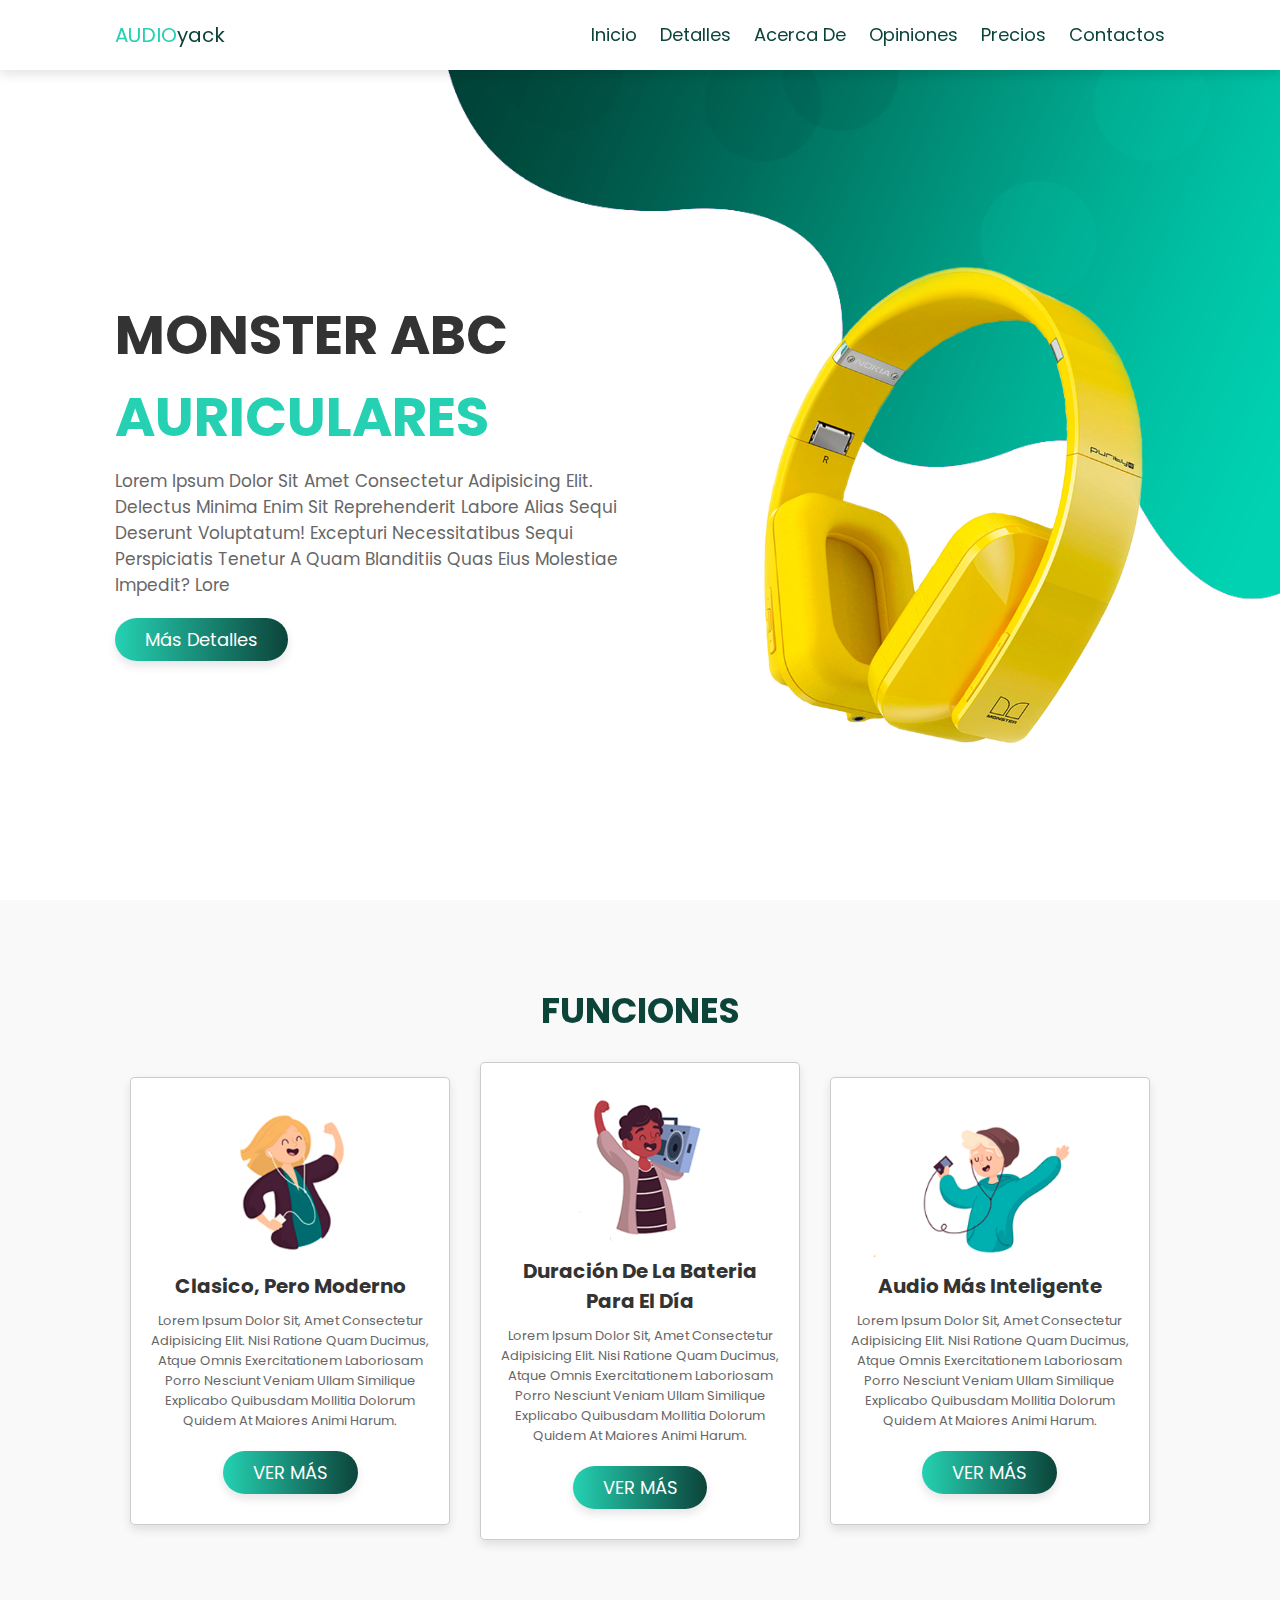
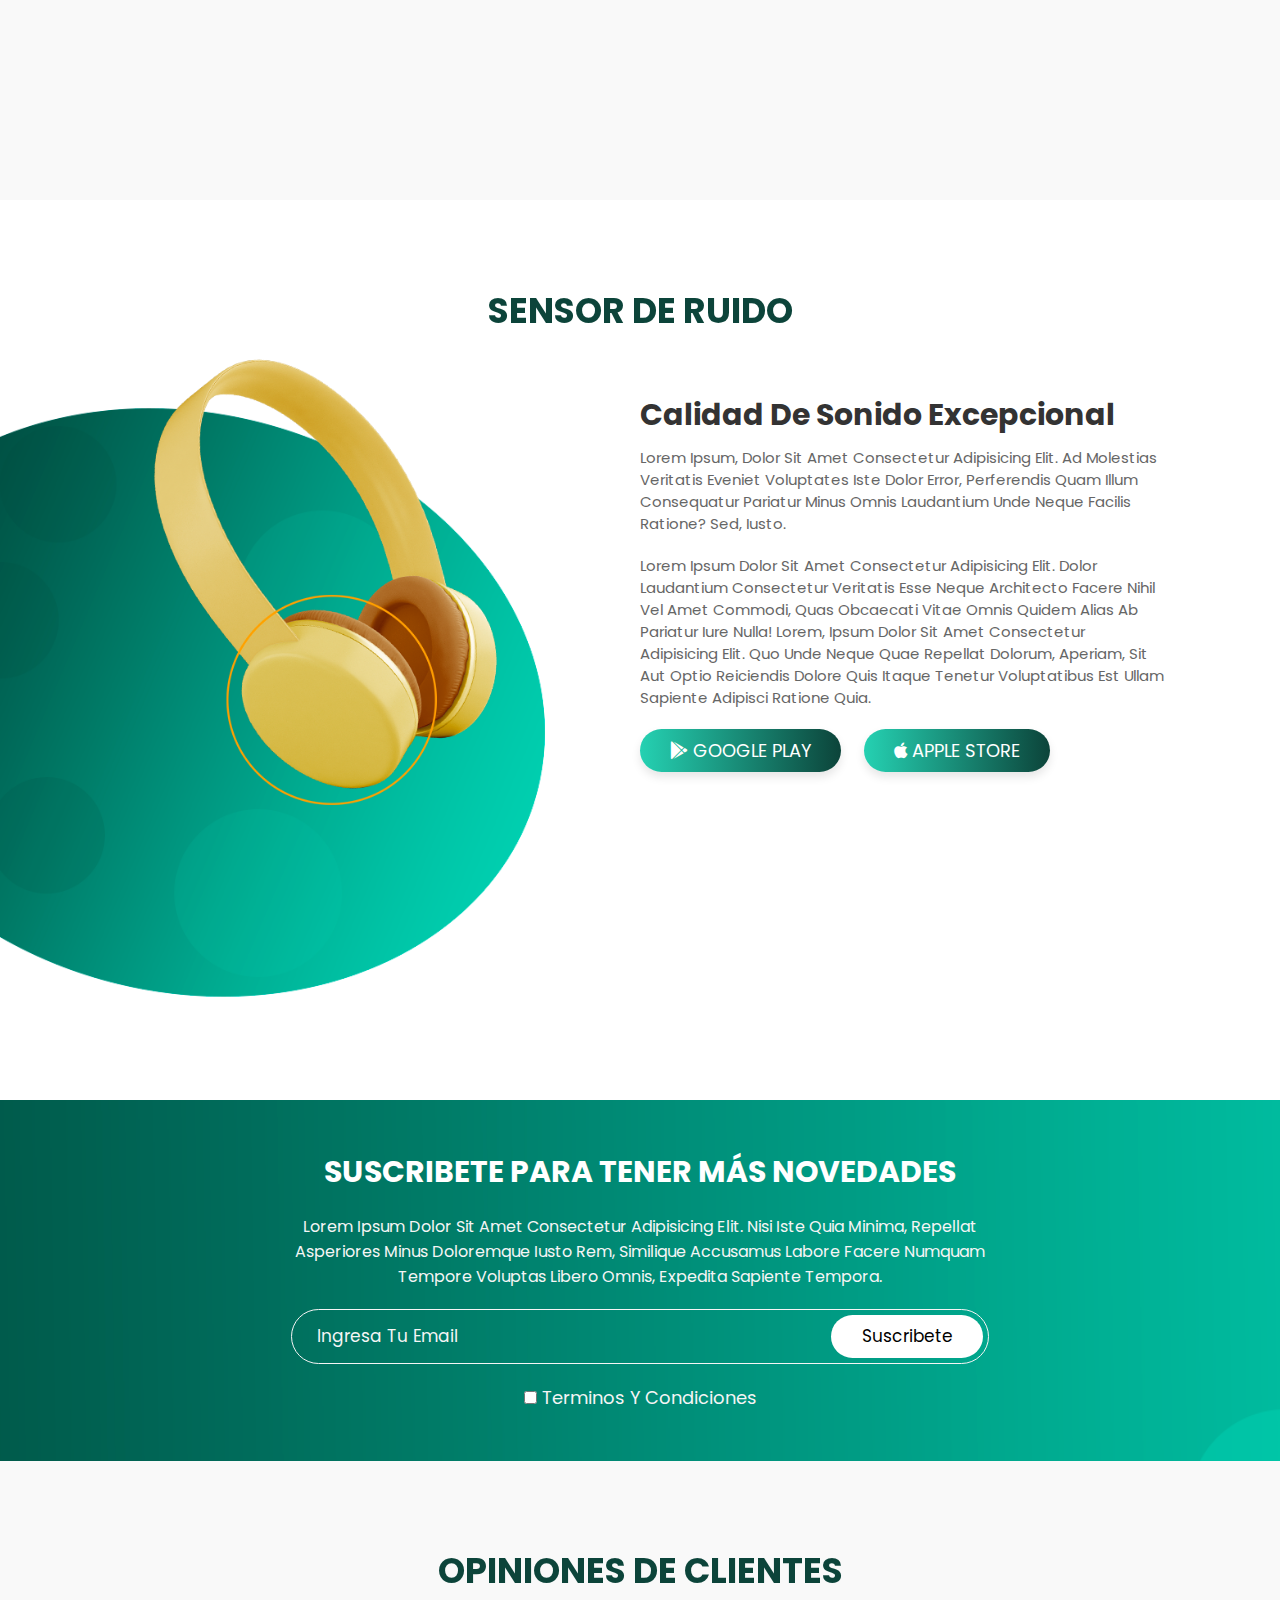
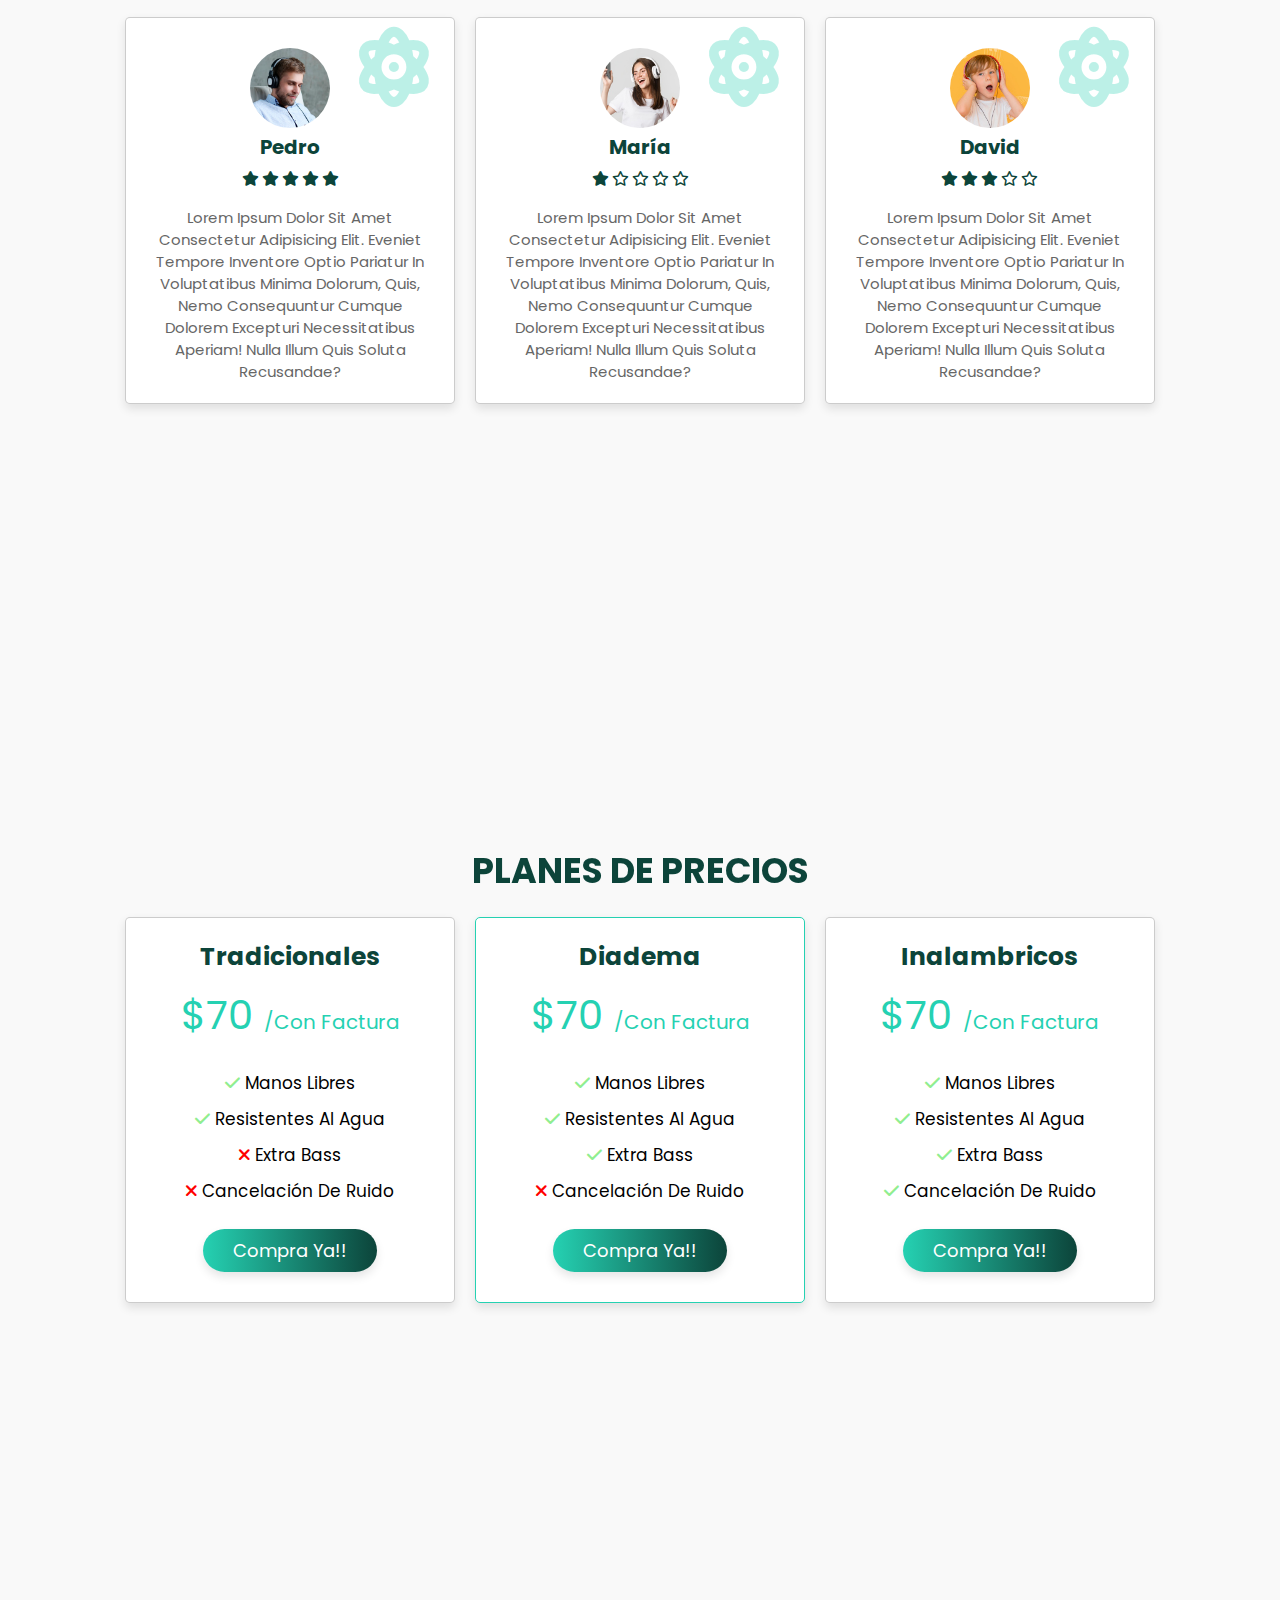
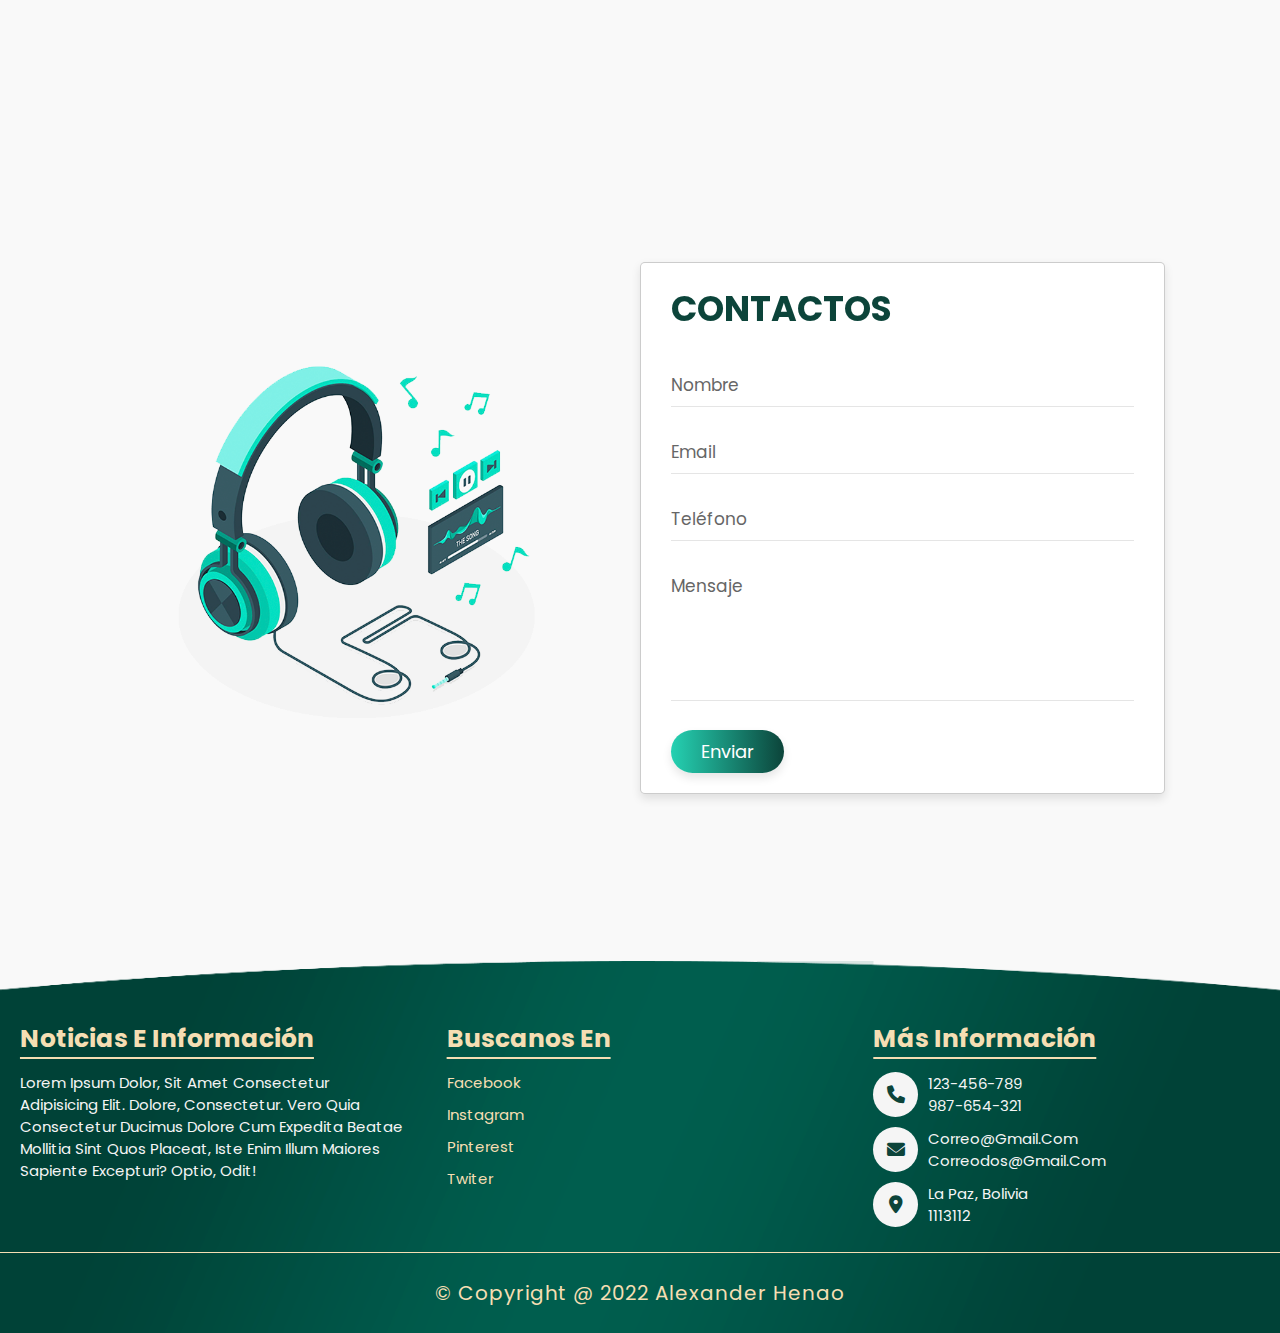
==== index.html @ 969e84aa "First commit" ====
<!DOCTYPE html>
<html lang="en">

<head>
    <meta charset="UTF-8">
    <meta http-equiv="X-UA-Compatible" content="IE=edge">
    <meta name="viewport" content="width=device-width, initial-scale=1.0">
    <title>Página web</title>
    <link rel="stylesheet" href="https://cdnjs.cloudflare.com/ajax/libs/font-awesome/6.0.0/css/all.min.css">
    <link rel="stylesheet" href="style.css">
</head>

<body>
    <header>
        <a href="#" class="logo">
            <span>AUDIO</span>yack
        </a>
        <input type="checkbox" id="menu-bar">
        <label for="menu-bar" class="fa fa-bars"></label>
        <nav class="navbar">
            <a href="#inicio">Inicio</a>
            <a href="#detalles">Detalles</a>
            <a href="#acerca_de">Acerca de</a>
            <a href="#opiniones">Opiniones</a>
            <a href="#precios">Precios</a>
            <a href="#contactos">Contactos</a>
        </nav>
    </header>
    <section class="inicio" id="inicio">
        <div class="content">
            <h3>MONSTER ABC <span>auriculares</span></h3>
            <p>Lorem ipsum dolor sit amet consectetur adipisicing elit. Delectus minima enim sit reprehenderit labore
                alias sequi deserunt voluptatum! Excepturi necessitatibus sequi perspiciatis tenetur a quam blanditiis
                quas eius molestiae impedit? lore</p>
            <a href="#" class="btn">Más detalles</a>
        </div>
        <div class="image">
            <img src="img/audifono.png" alt="">
        </div>
    </section>
    <section class="detalles" id="detalles">
        <h1 class="heading">FUNCIONES</h1>
        <div class="caja-contenedor">
            <div class="caja">
                <img src="/img/icono1.png" alt="">
                <h3>Clasico, pero moderno</h3>
                <p>Lorem ipsum dolor sit, amet consectetur adipisicing elit. Nisi ratione quam ducimus, atque omnis
                    exercitationem laboriosam porro nesciunt veniam ullam similique explicabo quibusdam mollitia dolorum
                    quidem at maiores animi harum.</p>
                <a href="#" class="btn">VER MÁS</a>
            </div>
            <div class="caja">
                <img src="/img/icono2.png" alt="">
                <h3>Duración de la bateria para el día</h3>
                <p>Lorem ipsum dolor sit, amet consectetur adipisicing elit. Nisi ratione quam ducimus, atque omnis
                    exercitationem laboriosam porro nesciunt veniam ullam similique explicabo quibusdam mollitia dolorum
                    quidem at maiores animi harum.</p>
                <a href="#" class="btn">VER MÁS</a>
            </div>
            <div class="caja">
                <img src="/img/icono3.png" alt="">
                <h3>Audio más inteligente</h3>
                <p>Lorem ipsum dolor sit, amet consectetur adipisicing elit. Nisi ratione quam ducimus, atque omnis
                    exercitationem laboriosam porro nesciunt veniam ullam similique explicabo quibusdam mollitia dolorum
                    quidem at maiores animi harum.</p>
                <a href="#" class="btn">VER MÁS</a>
            </div>
        </div>
    </section>
    <section class="acerca_de" id="acerca_de">
        <h1 class="heading">Sensor de ruido</h1>
        <div class="columna">
            <div class="image">
                <img src="/img/auriculares_2.png" alt="">
            </div>
            <div class="content">
                <h3>Calidad de sonido excepcional</h3>
                <p>Lorem ipsum, dolor sit amet consectetur adipisicing elit. Ad molestias veritatis eveniet voluptates
                    iste dolor error, perferendis quam illum consequatur pariatur minus omnis laudantium unde neque
                    facilis ratione? Sed, iusto.</p>
                <p>Lorem ipsum dolor sit amet consectetur adipisicing elit. Dolor laudantium consectetur veritatis esse
                    neque architecto facere nihil vel amet commodi, quas obcaecati vitae omnis quidem alias ab pariatur
                    iure nulla! Lorem, ipsum dolor sit amet consectetur adipisicing elit. Quo unde neque quae repellat
                    dolorum, aperiam, sit aut optio reiciendis dolore quis itaque tenetur voluptatibus est ullam
                    sapiente adipisci ratione quia.</p>
                <div class="bottons">
                    <a href="#" class="btn"><i class="fa-brands fa-google-play"></i> GOOGLE PLAY</a>
                    <a href="#" class="btn"><i class="fa-brands fa-apple"></i> APPLE STORE</a>
                </div>
            </div>
        </div>
    </section>
    <div class="suscribete">
        <h3>SUSCRIBETE PARA TENER MÁS NOVEDADES</h3>
        <p>Lorem ipsum dolor sit amet consectetur adipisicing elit. Nisi iste quia minima, repellat asperiores minus
            doloremque iusto rem, similique accusamus labore facere numquam tempore voluptas libero omnis, expedita
            sapiente tempora.</p>
        <form action="" id="formI">
            <input type="email" placeholder="ingresa tu email">
            <input type="submit" value="suscribete">
        </form>
        <label>
            <input type="checkbox" id="activador">
            Terminos y condiciones
        </label>
    </div>
    <section class="opiniones" id="opiniones">
        <h1 class="heading">Opiniones de clientes</h1>
        <div class="caja-contenedor">
            <div class="caja">
                <i class="fa-solid fa-atom"></i>
                <div class="user">
                    <img src="/img/user_1.png" alt="">
                    <h3>Pedro</h3>
                    <div class="stars">
                        <i class="fa-solid fa-star"></i>
                        <i class="fa-solid fa-star"></i>
                        <i class="fa-solid fa-star"></i>
                        <i class="fa-solid fa-star"></i>
                        <i class="fa-solid fa-star"></i>
                    </div>
                    <div class="comentarios">
                        Lorem ipsum dolor sit amet consectetur adipisicing elit. Eveniet tempore inventore optio
                        pariatur in voluptatibus minima dolorum, quis, nemo consequuntur cumque dolorem excepturi
                        necessitatibus aperiam! Nulla illum quis soluta recusandae?
                    </div>
                </div>
            </div>
            <div class="caja">
                <i class="fa-solid fa-atom"></i>
                <div class="user">
                    <img src="/img/user_2.png" alt="">
                    <h3>María</h3>
                    <div class="stars">
                        <i class="fa-solid fa-star"></i>
                        <i class="far fa-star"></i>
                        <i class="far fa-star"></i>
                        <i class="far fa-star"></i>
                        <i class="far fa-star"></i>
                    </div>
                    <div class="comentarios">
                        Lorem ipsum dolor sit amet consectetur adipisicing elit. Eveniet tempore inventore optio
                        pariatur in voluptatibus minima dolorum, quis, nemo consequuntur cumque dolorem excepturi
                        necessitatibus aperiam! Nulla illum quis soluta recusandae?
                    </div>
                </div>
            </div>
            <div class="caja">
                <i class="fa-solid fa-atom"></i>
                <div class="user">
                    <img src="/img/user_3.png" alt="">
                    <h3>David</h3>
                    <div class="stars">
                        <i class="fa-solid fa-star"></i>
                        <i class="fa-solid fa-star"></i>
                        <i class="fa-solid fa-star"></i>
                        <i class="far fa-star"></i>
                        <i class="far fa-star"></i>
                    </div>
                    <div class="comentarios">
                        Lorem ipsum dolor sit amet consectetur adipisicing elit. Eveniet tempore inventore optio
                        pariatur in voluptatibus minima dolorum, quis, nemo consequuntur cumque dolorem excepturi
                        necessitatibus aperiam! Nulla illum quis soluta recusandae?
                    </div>
                </div>
            </div>
        </div>
    </section>
    <section class="precios" id="precios">
        <h1 class="heading">Planes de precios</h1>
        <div class="caja-contenedor">
            <div class="caja">
                <h3 class="titulo">Tradicionales</h3>
                <div class="tipos">$70 <span>/con factura</span></div>
                <ul>
                    <li><i class="fa-solid fa-check"></i> Manos libres</li>
                    <li><i class="fa-solid fa-check"></i> Resistentes al agua</li>
                    <li><i class="fas fa-times"></i> Extra bass</li>
                    <li><i class="fas fa-times"></i> Cancelación de ruido</li>
                </ul>
                <a href="#" class="btn">Compra ya!!</a>
            </div>
            <div class="caja">
                <h3 class="titulo">Diadema</h3>
                <div class="tipos">$70 <span>/con factura</span></div>
                <ul>
                    <li><i class="fa-solid fa-check"></i> Manos libres</li>
                    <li><i class="fa-solid fa-check"></i> Resistentes al agua</li>
                    <li><i class="fa-solid fa-check"></i> Extra bass</li>
                    <li><i class="fas fa-times"></i> Cancelación de ruido</li>
                </ul>
                <a href="#" class="btn">Compra ya!!</a>
            </div>
            <div class="caja">
                <h3 class="titulo">Inalambricos</h3>
                <div class="tipos">$70 <span>/con factura</span></div>
                <ul>
                    <li><i class="fa-solid fa-check"></i> Manos libres</li>
                    <li><i class="fa-solid fa-check"></i> Resistentes al agua</li>
                    <li><i class="fa-solid fa-check"></i> Extra bass</li>
                    <li><i class="fa-solid fa-check"></i> Cancelación de ruido</li>
                </ul>
                <a href="#" class="btn">Compra ya!!</a>
            </div>
        </div>
    </section>
    <section class="contactos" id="contactos">
        <div class="image">
            <img src="/img/form_img.png" alt="">
        </div>
        <form action="">
            <h1 class="heading">Contactos</h1>
            <div class="inputcaja">
                <input type="text" required>
                <label for="">Nombre</label>
            </div>
            <div class="inputcaja">
                <input type="email" required>
                <label for="">Email</label>
            </div>
            <div class="inputcaja">
                <input type="number" required>
                <label for="">Teléfono</label>
            </div>
            <div class="inputcaja">
                <textarea required name="" id="" cols="30" rows="10"></textarea>
                <label for="">Mensaje</label>
            </div>
            <input type="submit" class="btn" value="Enviar">
        </form>
    </section>
    <div class="footer">
        <div class="caja-contenedor">
            <div class="caja">
                <h3>Noticias e información</h3>
                <p>Lorem ipsum dolor, sit amet consectetur adipisicing elit. Dolore, consectetur. Vero quia consectetur
                    ducimus dolore cum expedita beatae mollitia sint quos placeat, iste enim illum maiores sapiente
                    excepturi? Optio, odit!</p>
            </div>
            <div class="caja">
                <h3>Buscanos en</h3>
                <a href="#">Facebook</a>
                <a href="#">Instagram</a>
                <a href="#">Pinterest</a>
                <a href="#">Twiter</a>
            </div>
            <div class="caja">
                <h3>Más información</h3>
                <div class="info">
                    <i class="fas fa-phone"></i>
                    <p>123-456-789 <br>987-654-321</p>
                </div>
                <div class="info">
                    <i class="fas fa-envelope"></i>
                    <p>correo@gmail.com <br>correodos@gmail.com</p>
                </div>
                <div class="info">
                    <i class="fa-solid fa-location-dot"></i>
                    <p>La Paz, Bolivia <br>1113112</p>
                </div>
            </div>
        </div>
        <h1 class="creditos">
            &copy copyright @ 2022 Alexander Henao
        </h1>
    </div>
    <script src="/app.js"></script>
</body>

</html>
---- style.css ----
@import url('https://fonts.googleapis.com/css2?family=Poppins:wght@100;200;300;400;500&display=swap');

:root {
    --verde: #0c443a;
    --limon: #25d1b2;
    --degradado: linear-gradient(90deg, var(--limon), var(--verde));
}

* {
    font-family: 'Poppins', sans-serif;
    margin: 0;
    padding: 0;
    box-sizing: border-box;
    text-decoration: none;
    outline: none;
    border: none;
    text-transform: capitalize;
}

*::selection {
    background: var(--limon);
    color: #ffffff;
}

html {
    font-size: 62.4%;
    overflow-x: hidden;
}

body {
    background: #f9f9f9;
}

section {
    min-height: 100vh;
    padding: 0 9%;
    padding-top: 7.5rem;
    padding-bottom: 2rem;
}

.btn {
    display: inline-block;
    margin-top: 1rem;
    padding: .8rem 3rem;
    border-radius: 5rem;
    background: var(--degradado);
    font-size: 1.8rem;
    color: #ffffff;
    cursor: pointer;
    box-shadow: 0 .5rem 1rem rgba(0, 0, 0, .1);
    transition: all .3s linear;
}

.btn:hover {
    transform: scale(1.1);
}

.heading {
    text-align: center;
    background: var(--verde);
    color: transparent;
    -webkit-background-clip: text;
    background-clip: text;
    font-size: 3.5rem;
    text-transform: uppercase;
    padding: 1rem;
}

header {
    position: fixed;
    top: 0;
    left: 0;
    width: 100%;
    background-color: #ffffff;
    box-shadow: 0 .5rem 1rem rgba(0, 0, 0, .1);
    padding: 2rem 9%;
    display: flex;
    align-items: center;
    justify-content: space-between;
    z-index: 1000;
}

header .logo {
    font-size: 2rem;
    color: var(--verde);
}

header .logo span {
    color: var(--limon);
}

header .navbar a {
    font-size: 1.8rem;
    margin-left: 2rem;
    color: var(--verde);
}

header .navbar a:hover {
    color: var(--limon);
}

header input {
    display: none;
}

header label {
    font-size: 3rem;
    color: var(--verde);
    cursor: pointer;
    visibility: hidden;
    opacity: 0;
}

.inicio {
    display: flex;
    align-items: center;
    justify-content: center;
    background: url(/img/inicio_fondo.png) no-repeat;
    background-size: cover;
    background-position: center;
}

.inicio .image img {
    width: 40vw;
    animation: float 3s linear infinite;
}

@keyframes float {
    0%, 100% {
        transform: translateY(0rem);
    }

    50% {
        transform: translateY(-3.5rem);
    }
}

.inicio .content h3 {
    font-size: 5.5rem;
    color: #333333;
    text-transform: uppercase;
}

.inicio .content h3 span {
    color: var(--limon);
    text-transform: uppercase;
}

.inicio .content p {
    font-size: 1.7rem;
    color: #666666;
    padding: 1rem 0;
}

.detalles .caja-contenedor {
    display: flex;
    align-items: center;
    justify-content: center;
    flex-wrap: wrap;
}

.detalles .caja-contenedor .caja {
    flex: 1 1 30rem;
    background: #ffffff;
    border-radius: .5rem;
    border: .1rem solid rgba(0, 0, 0, .2);
    box-shadow: 0 .5rem 1rem rgba(0, 0, 0, .1);
    margin: 1.5rem;
    padding: 3rem 2rem;
    border-radius: .5rem;
    text-align: center;
    transition: .2s linear;
}

.detalles .caja-contenedor .caja img {
    height: 15rem;
}

.detalles .caja-contenedor .caja h3 {
    font-size: 2rem;
    color: #333333;
    padding-top: 1rem;
}

.detalles .caja-contenedor .caja p {
    font-size: 1.3rem;
    color: #666666;
    padding: 1rem 0;
}

.acerca_de {
    background: url(/img/fondo_2.png) no-repeat;
    background-size: cover;
    background-position: center;
    padding-bottom: 3rem;
}

.acerca_de .columna {
    display: flex;
    align-items: center;
    justify-content: center;
    flex-wrap: wrap;
}

.acerca_de .columna .image {
    flex: 1 1 40rem;
}

.acerca_de .columna .image img {
    width: 100%;
}

.acerca_de .columna .content {
    flex: 1 1 40rem;
}

.acerca_de .columna .content h3 {
    font-size: 3rem;
    color: #333333;
}

.acerca_de .columna .content p {
    font-size: 1.5rem;
    color: #666666;
    padding: 1rem 0;
}

.acerca_de .columna .content .bottons a:last-child {
    margin-left: 2rem;
}

.suscribete {
    text-align: center;
    padding: 5rem 1rem;
    background: url(/img/fondo_sub.png) no-repeat;
    background-size: cover;
    background-position: center;
}

.suscribete h3 {
    color: #ffffff;
    font-size: 3rem;
    text-transform: uppercase;
}

.suscribete p {
    color: #f5f5f5;
    font-size: 1.6rem;
    margin: 2rem auto;
    width: 70rem;
}

.suscribete form {
    display: flex;
    max-width: 70rem;
    border: .2rem solid #f5f5f5;
    padding: .5rem;
    border-radius: 5rem;
    margin: 2rem auto;
    height: 5.5rem;
}

.suscribete form input[type="email"] {
    padding: 0 2rem;
    font-size: 1.7rem;
    background: none;
    width: 100%;
    color: #ffffff;
    text-transform: none;
    background: none;
}

.suscribete form input[type="email"]::placeholder {
    color: #f5f5f5;
    text-transform: capitalize;
}

.suscribete form input[type="submit"] {
    background: #ffffff;
    width: 20rem;
    font-size: 1.7rem;
    border-radius: 5rem;
    cursor: pointer;
}

.suscribete form input[type="submit"]:hover {
    color: var(--limon);
}

.suscribete label {
    color: #f5f5f5;
    font-size: 1.8rem;
}

.opiniones .caja-contenedor {
    display: flex;
    align-items: center;
    justify-content: center;
    flex-wrap: wrap;
}

.opiniones .caja-contenedor .caja {
    background: #ffffff;
    margin: 1rem;
    padding: 1rem;
    text-align: center;
    position: relative;
    border: .1rem solid rgba(0, 0, 0, .2);
    box-shadow: 0 .5rem 1rem rgba(0, 0, 0, .1);
    flex: 1 1 30rem;
    border-radius: .5rem;
}

.opiniones .caja-contenedor .caja .fa-atom {
    position: absolute;
    top: 1rem;
    right: 2rem;
    font-size: 8rem;
    color: var(--limon);
    opacity: .3;
}

.opiniones .caja-contenedor .caja .user img {
    border-radius: 50%;
    object-fit: cover;
    height: 8rem;
    width: 8rem;
    margin-top: 2rem;
}

.opiniones .caja-contenedor .caja .user h3 {
    color: var(--verde);
    font-size: 2rem;
}

.opiniones .caja-contenedor .caja .user .stars i {
    color: var(--verde);
    font-size: 1.5rem;
    padding: 1rem 0;
}

.opiniones .caja-contenedor .caja .comentarios {
    color: #666666;
    font-size: 1.5rem;
    padding: 1rem;
}

.opiniones button {
    padding: 2rem 3rem;
    border: .1rem solid var(--verde);
    box-shadow: 0 .5rem 1rem rgba(0, 0, 0, .1);
    border-radius: .5rem;
}

.precios .caja-contenedor {
    display: flex;
    align-items: center;
    justify-content: center;
    flex-wrap: wrap;
}

.precios .caja-contenedor .caja {
    flex: 1 1 28rem;
    margin: 1rem;
    padding: 1rem;
    background: #ffffff;
    border: .1rem solid rgba(0, 0, 0, .2);
    box-shadow: 0 .5rem 1rem rgba(0, 0, 0, .1);
    border-radius: .5rem;
    text-align: center;
    padding-bottom: 3rem;
}

.precios .caja-contenedor .caja:nth-child(2),
.precios .caja-contenedor .caja:hover {
    border: .2rem solid var(--limon);
}

.precios .caja-contenedor .caja .titulo {
    color: var(--verde);
    font-size: 2.5rem;
    padding-top: 1rem;
}

.precios .caja-contenedor .caja .tipos {
    font-size: 4rem;
    color: var(--limon);
    padding: 1rem 0;
}

.precios .caja-contenedor .caja .tipos span {
    font-size: 2rem;
}

.precios .caja-contenedor .caja ul {
    padding: 1rem 0;
    list-style: none;
}

.precios .caja-contenedor .caja ul li {
    font-size: 1.7rem;
    columns: #333333;
    padding: .5rem 0;
}

.precios .caja-contenedor .caja ul li .fa-check {
    color: #90ee90;

}

.precios .caja-contenedor .caja ul li .fa-times {
    color: #ff0000;
}

.contactos {
    display: flex;
    align-items: center;
    justify-content: center;
    flex-wrap: wrap;
    padding-bottom: 4rem;
}

.contactos .image {
    flex: 1 1 40rem;
}

.contactos .image img {
    width: 100%;
    padding: 2rem;
}

.contactos form {
    flex: 1 1 40rem;
    padding: 2rem 3rem;
    border: .1rem solid rgba(0, 0, 0, .2);
    box-shadow: 0 .5rem 1rem rgba(0, 0, 0, .1);
    border-radius: .5rem;
    background: #ffffff;
}

.contactos .heading {
    text-align: left;
    padding: 0;
    padding-bottom: 2rem;
}

.contactos form .inputcaja {
    position: relative;
}

.contactos form .inputcaja input,
.contactos form .inputcaja textarea {
    width: 100%;
    background: none;
    color: #333333;
    margin: 1.5rem 0;
    padding: .5rem 0;
    font-size: 1.7rem;
    border-bottom: .1rem solid rgba(0, 0, 0, .1);
    text-transform: none;
}

.contactos form .inputcaja textarea {
    resize: none;
    height: 13rem;
}

.contactos form .inputcaja label {
    position: absolute;
    top: 1.7rem;
    left: 0;
    font-size: 1.7rem;
    color: #666666;
    transition: .2s linear;
}

.contactos form .inputcaja input:focus~label,
.contactos form .inputcaja input:valid~label,
.contactos form .inputcaja textarea:focus~label,
.contactos form .inputcaja textarea:valid~label {
    top: -.5rem;
    font-size: 1.5rem;
    color: var(--limon);
}

.footer {
    padding-top: 3rem;
    background: url(/img/footer-fondo.png) no-repeat;
    background-size: cover;
    background-position: center;
}

.footer .caja-contenedor {
    display: flex;
    flex-wrap: wrap;
}

.footer .caja-contenedor .caja {
    flex: 1 1 25rem;
    margin: 2rem;
}

.footer .caja-contenedor .caja h3 {
    font-size: 2.5rem;
    padding: 1rem 0;
    color: #f5deb3;
    text-decoration: underline;
    text-underline-offset: 1rem;
}

.footer .caja-contenedor .caja p {
    font-size: 1.5rem;
    padding: .5rem 0;
    color: #f5f5f5;
}

.footer .caja-contenedor .caja a {
    display: block;
    font-size: 1.5rem;
    padding: .5rem 0;
    color: #f5deb3;
}

.footer .caja-contenedor .caja a:hover {
    text-decoration: underline;
}

.footer .caja-contenedor .caja .info {
    display: flex;
    align-items: center;
}

.footer .caja-contenedor .caja .info i {
    margin: .5rem 0;
    margin-right: 1rem;
    border-radius: 50%;
    background: #f5f5f5;
    color: var(--verde);
    font-size: 1.8rem;
    height: 4.5rem;
    width: 4.5rem;
    line-height: 4.5rem;
    text-align: center;
}

.footer .creditos {
    font-size: 2rem;
    font-weight: normal;
    letter-spacing: .1rem;
    color: #f5deb3;
    border-top: .1rem solid #f5deb3;
    padding: 2.5rem 1rem;
    text-align: center;
}

@media(max-width:1200px) {
    html {
        font-size: 55%;
    }
}

@media(max-width:990px) {
    section {
        padding: 0 3%;
        padding-top: 7.5rem;
        padding-bottom: 2rem;
    }
}

@media(max-width:782px) {
    header label {
        visibility: visible;
        opacity: 1;
    }

    header .navbar {
        position: absolute;
        top: 100%;
        left: 0;
        width: 100%;
        background-color: #ffffff;
        padding: 1rem 2rem;
        border-top: .1rem solid rgba(0, 0, 0, .2);
        box-shadow: 0 .5rem 1rem rgba(0, 0, 0, .1);
        transform-origin: top;
        transform: scaleY(0);
        opacity: 0;
        transition: .2s linear;
    }

    header .navbar a {
        display: block;
        margin: 2rem 0;
        font-size: 2rem;
    }

    header input:checked~.navbar {
        transform: scaleY(1);
        opacity: 1;
    }

    header input:checked~label::before {
        content: '\f00d';
    }

    .inicio {
        flex-flow: column-reverse;
    }

    .inicio .image img {
        width: 100%;
    }

    .inicio .content h3 {
        font-size: 3.6rem;
    }

    .inicio .content p {
        font-size: 1.5rem;
    }

    .acerca_de {
        background-position: right;
    }

    .suscribete p {
        width: auto;
    }
}

@media(max-width:400px) {
    html {
        font-size: 49%;
    }

    .acerca_de .columna .content .bottons a {
        width: 100%;
        text-align: center;
    }

    .acerca_de .columna .content .bottons a:last-child {
        margin: 1rem 0;
    }
}
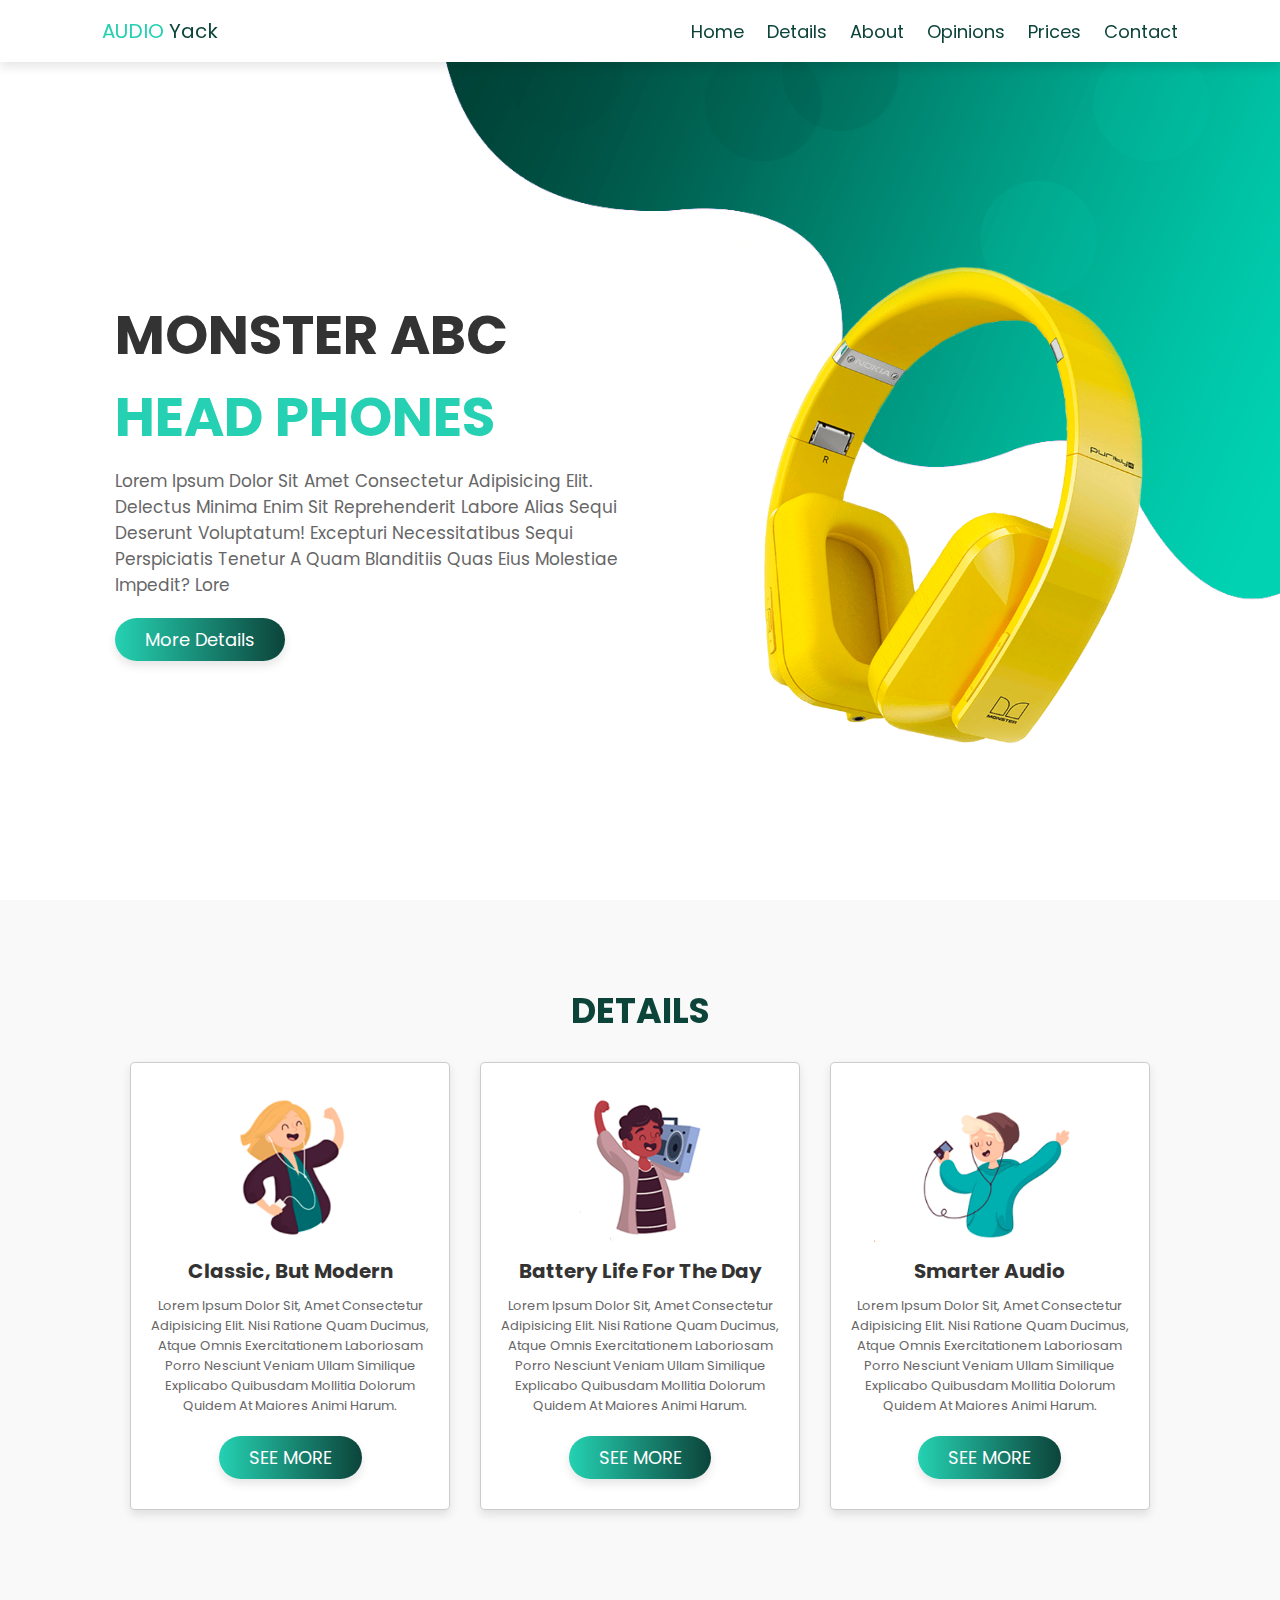
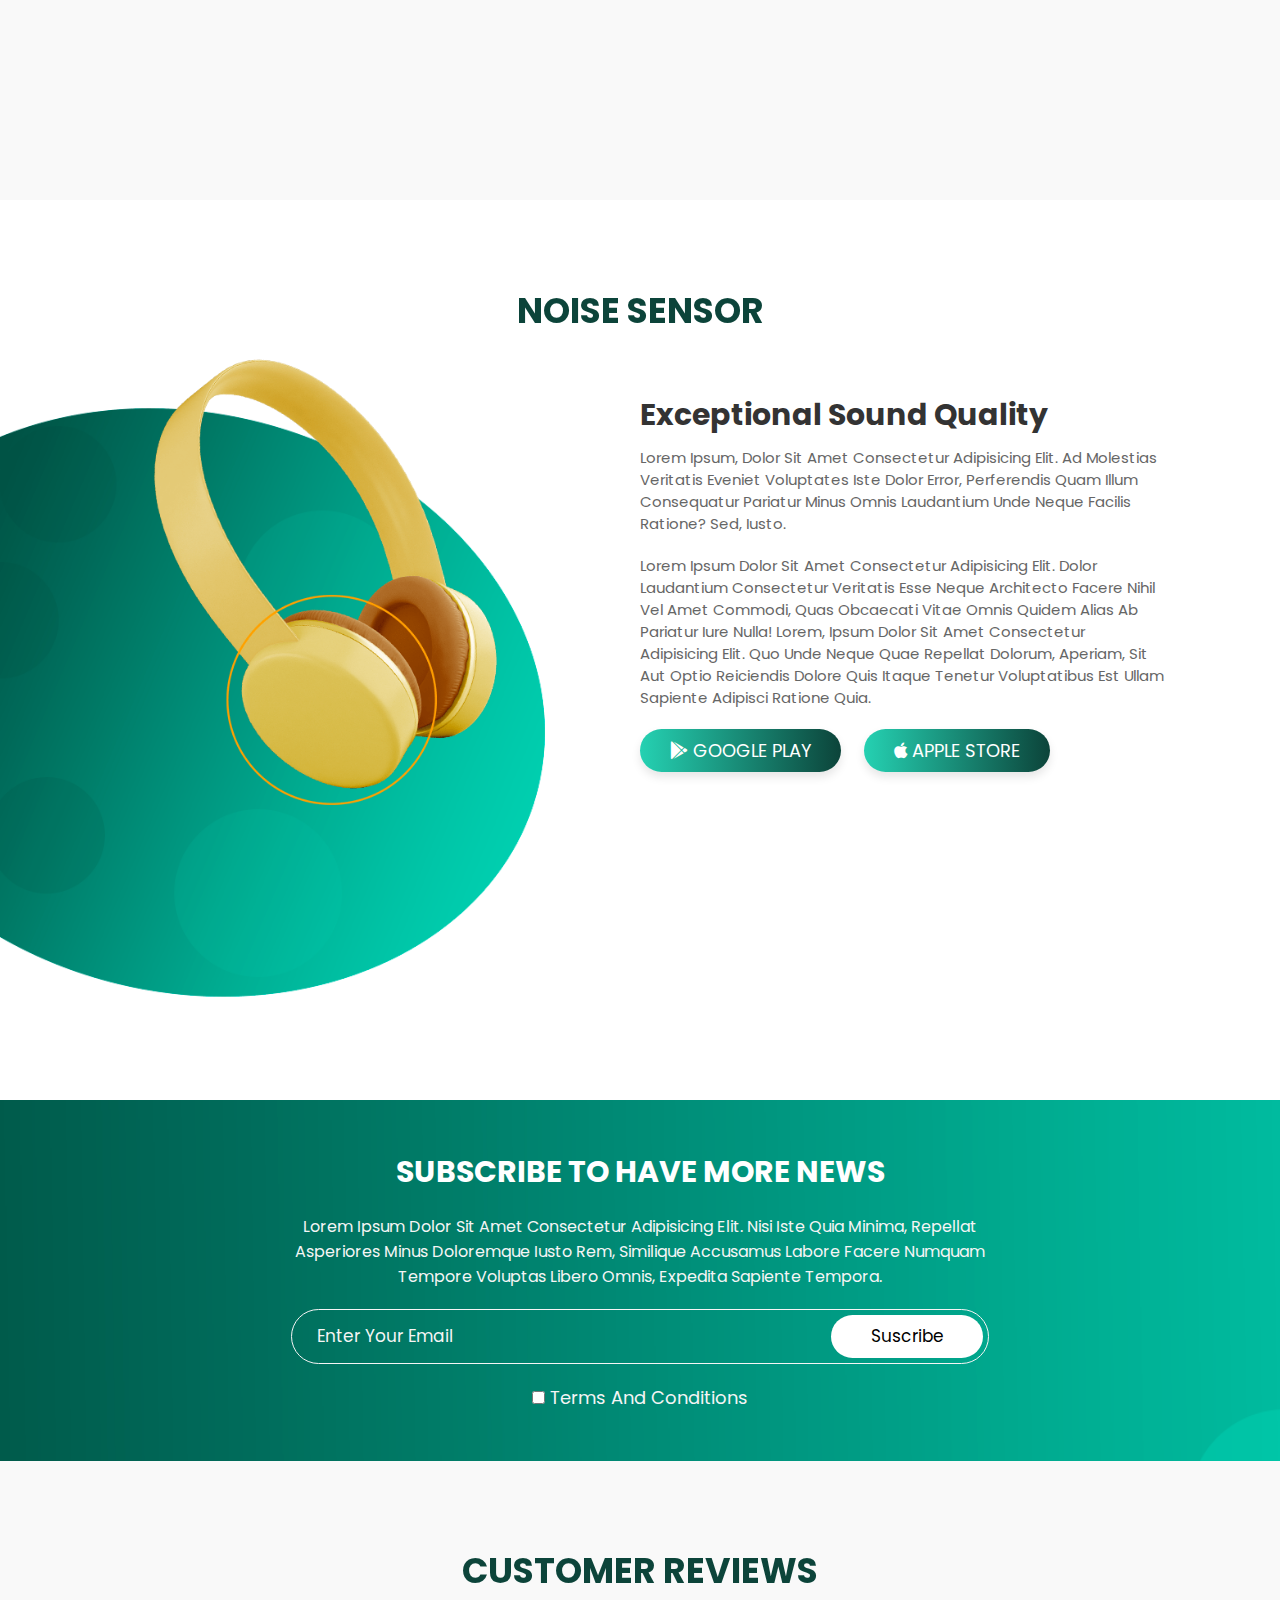
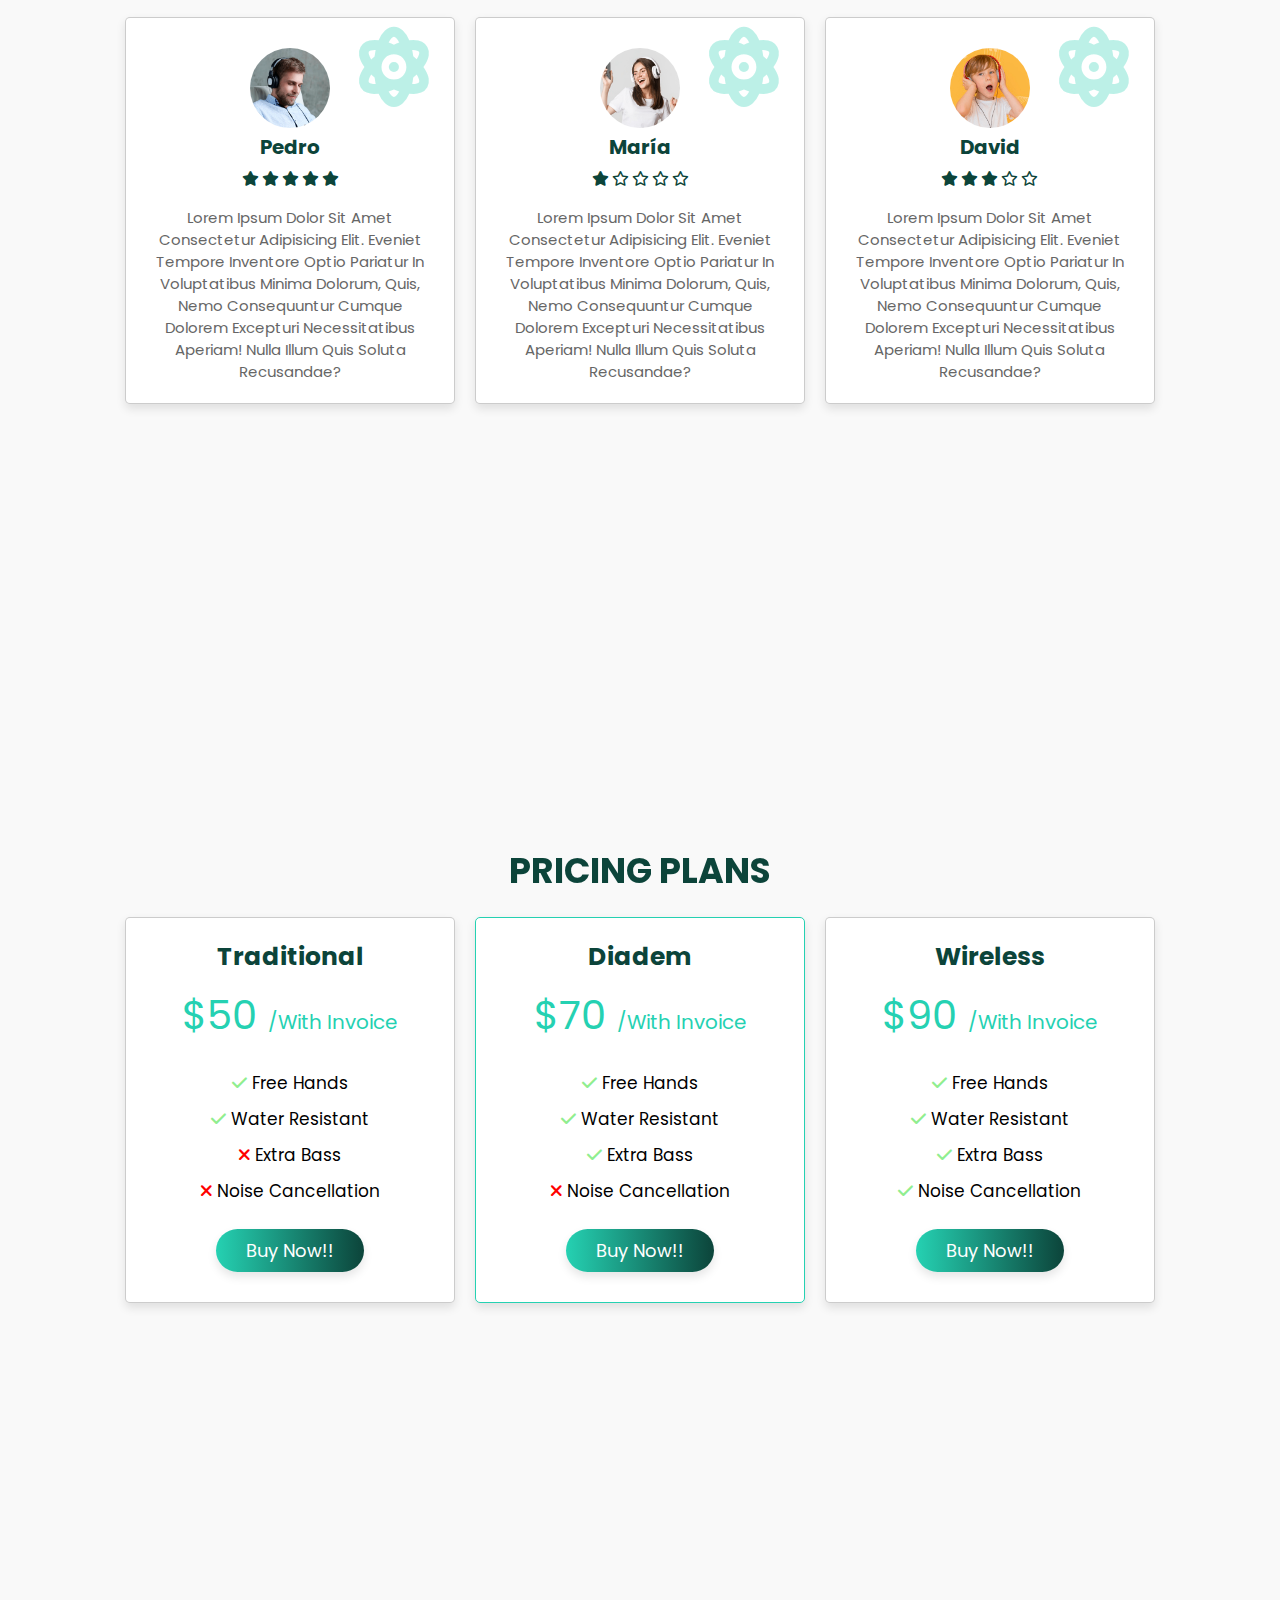
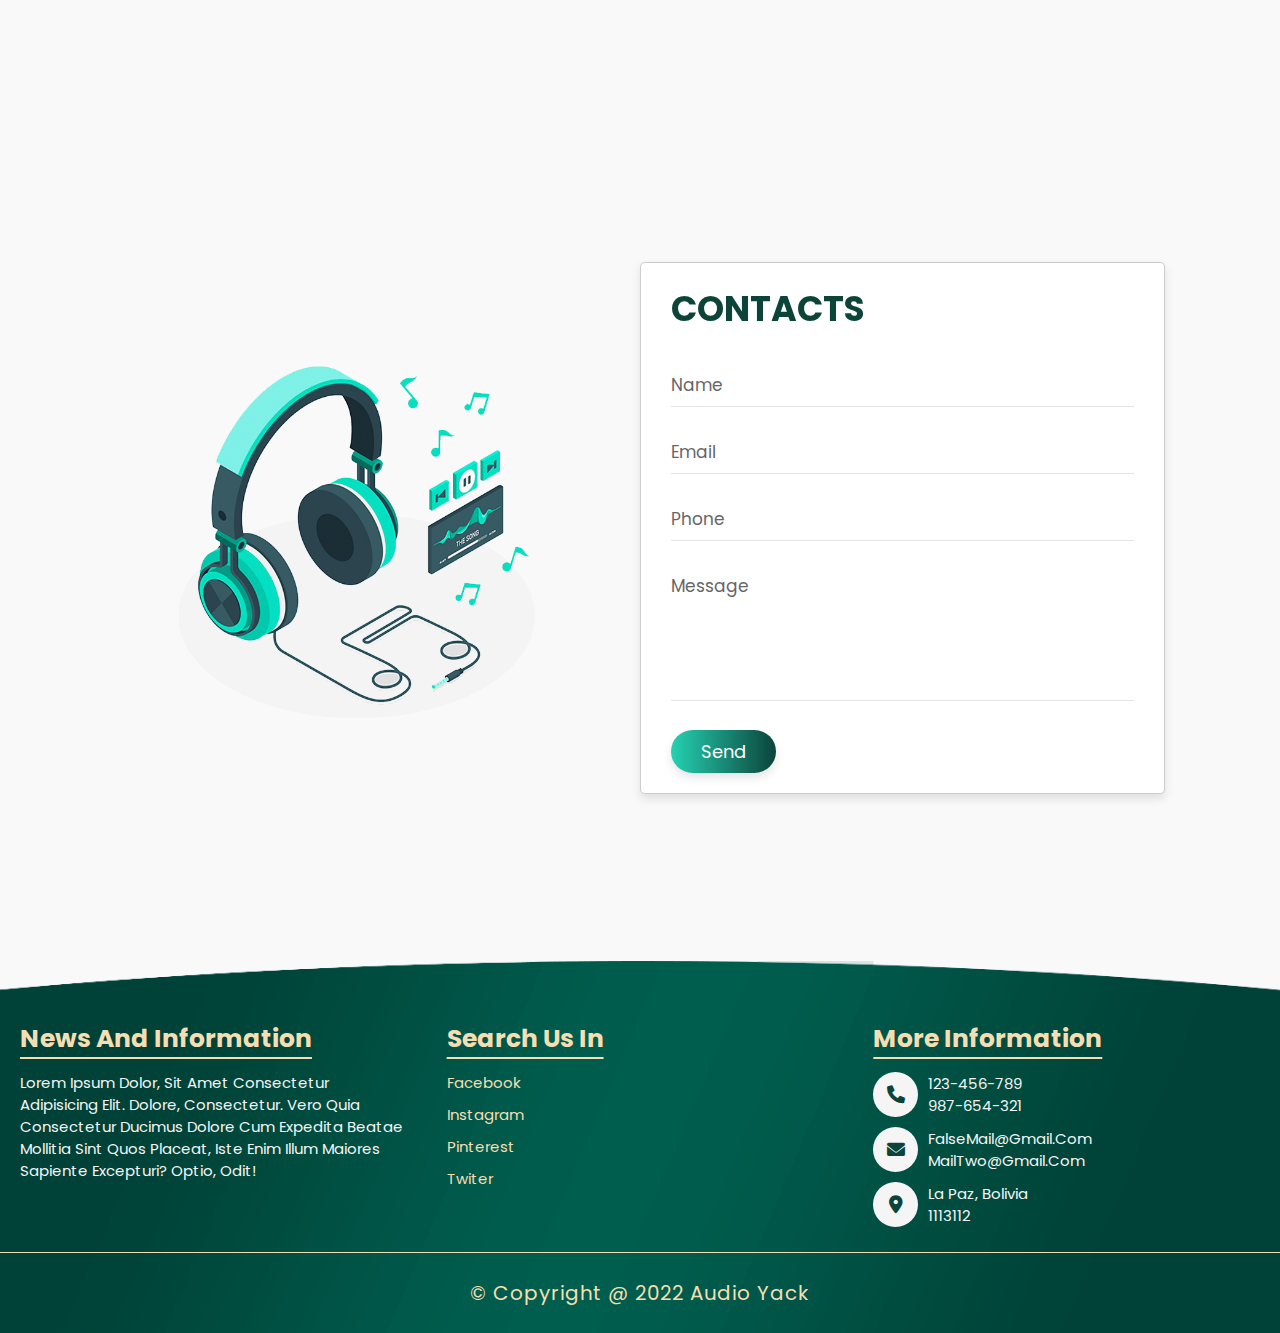
==== commit bf3895db: "responsive Menu and optimization of imgages" ====
--- a/index.html
+++ b/index.html
@@ -5,76 +5,80 @@
     <meta charset="UTF-8">
     <meta http-equiv="X-UA-Compatible" content="IE=edge">
     <meta name="viewport" content="width=device-width, initial-scale=1.0">
-    <title>Página web</title>
+    <title>Audio Yack</title>
     <link rel="stylesheet" href="https://cdnjs.cloudflare.com/ajax/libs/font-awesome/6.0.0/css/all.min.css">
+    <link rel="shortcut icon" href="/img/favicon.ico" type="image/x-icon">
     <link rel="stylesheet" href="style.css">
 </head>
 
 <body>
     <header>
         <a href="#" class="logo">
-            <span>AUDIO</span>yack
+            <span>AUDIO </span>yack
         </a>
-        <input type="checkbox" id="menu-bar">
-        <label for="menu-bar" class="fa fa-bars"></label>
-        <nav class="navbar">
-            <a href="#inicio">Inicio</a>
-            <a href="#detalles">Detalles</a>
-            <a href="#acerca_de">Acerca de</a>
-            <a href="#opiniones">Opiniones</a>
-            <a href="#precios">Precios</a>
-            <a href="#contactos">Contactos</a>
-        </nav>
+        <div id="toggle-menu" class="toggle-menu">
+            <img id="img_menu" class="img_menu" src="./img/lista.png" alt="">
+        </div>
+        <div class="content_menu" id="content_menu">
+            <nav class="navbar">
+                <a href="#inicio">Home</a>
+                <a href="#detalles">Details</a>
+                <a href="#acerca_de">About</a>
+                <a href="#opiniones">Opinions</a>
+                <a href="#precios">Prices</a>
+                <a href="#contactos">Contact</a>
+            </nav>
+        </div>
     </header>
     <section class="inicio" id="inicio">
         <div class="content">
-            <h3>MONSTER ABC <span>auriculares</span></h3>
+            <h3>MONSTER ABC <span>head phones</span></h3>
             <p>Lorem ipsum dolor sit amet consectetur adipisicing elit. Delectus minima enim sit reprehenderit labore
                 alias sequi deserunt voluptatum! Excepturi necessitatibus sequi perspiciatis tenetur a quam blanditiis
                 quas eius molestiae impedit? lore</p>
-            <a href="#" class="btn">Más detalles</a>
+            <a href="#detalles" class="btn">More details</a>
         </div>
         <div class="image">
             <img src="img/audifono.png" alt="">
         </div>
     </section>
     <section class="detalles" id="detalles">
-        <h1 class="heading">FUNCIONES</h1>
+        <h1 class="heading">DETAILS</h1>
         <div class="caja-contenedor">
             <div class="caja">
                 <img src="/img/icono1.png" alt="">
-                <h3>Clasico, pero moderno</h3>
+                <h3>Classic, but modern</h3>
                 <p>Lorem ipsum dolor sit, amet consectetur adipisicing elit. Nisi ratione quam ducimus, atque omnis
                     exercitationem laboriosam porro nesciunt veniam ullam similique explicabo quibusdam mollitia dolorum
                     quidem at maiores animi harum.</p>
-                <a href="#" class="btn">VER MÁS</a>
+                <a href="#" class="btn">SEE MORE</a>
             </div>
             <div class="caja">
                 <img src="/img/icono2.png" alt="">
-                <h3>Duración de la bateria para el día</h3>
+                <h3>Battery life for the day</h3>
                 <p>Lorem ipsum dolor sit, amet consectetur adipisicing elit. Nisi ratione quam ducimus, atque omnis
                     exercitationem laboriosam porro nesciunt veniam ullam similique explicabo quibusdam mollitia dolorum
                     quidem at maiores animi harum.</p>
-                <a href="#" class="btn">VER MÁS</a>
+                <a href="#" class="btn">SEE MORE</a>
             </div>
             <div class="caja">
                 <img src="/img/icono3.png" alt="">
-                <h3>Audio más inteligente</h3>
+                <h3>Smarter audio</h3>
                 <p>Lorem ipsum dolor sit, amet consectetur adipisicing elit. Nisi ratione quam ducimus, atque omnis
                     exercitationem laboriosam porro nesciunt veniam ullam similique explicabo quibusdam mollitia dolorum
                     quidem at maiores animi harum.</p>
-                <a href="#" class="btn">VER MÁS</a>
+                <a href="#" class="btn">SEE MORE</a>
             </div>
         </div>
     </section>
     <section class="acerca_de" id="acerca_de">
-        <h1 class="heading">Sensor de ruido</h1>
+        <h1 class="heading">Noise Sensor</h1>
         <div class="columna">
             <div class="image">
                 <img src="/img/auriculares_2.png" alt="">
             </div>
             <div class="content">
-                <h3>Calidad de sonido excepcional</h3>
+                <h3>Exceptional sound quality</h3>
                 <p>Lorem ipsum, dolor sit amet consectetur adipisicing elit. Ad molestias veritatis eveniet voluptates
                     iste dolor error, perferendis quam illum consequatur pariatur minus omnis laudantium unde neque
                     facilis ratione? Sed, iusto.</p>
@@ -91,21 +95,21 @@
         </div>
     </section>
     <div class="suscribete">
-        <h3>SUSCRIBETE PARA TENER MÁS NOVEDADES</h3>
+        <h3>SUBSCRIBE TO HAVE MORE NEWS</h3>
         <p>Lorem ipsum dolor sit amet consectetur adipisicing elit. Nisi iste quia minima, repellat asperiores minus
             doloremque iusto rem, similique accusamus labore facere numquam tempore voluptas libero omnis, expedita
             sapiente tempora.</p>
         <form action="" id="formI">
-            <input type="email" placeholder="ingresa tu email">
-            <input type="submit" value="suscribete">
+            <input type="email" placeholder="enter your email">
+            <input type="submit" id="suscribe" value="suscribe">
         </form>
         <label>
             <input type="checkbox" id="activador">
-            Terminos y condiciones
+            Terms and Conditions
         </label>
     </div>
     <section class="opiniones" id="opiniones">
-        <h1 class="heading">Opiniones de clientes</h1>
+        <h1 class="heading">Customer Reviews</h1>
         <div class="caja-contenedor">
             <div class="caja">
                 <i class="fa-solid fa-atom"></i>
@@ -167,40 +171,40 @@
         </div>
     </section>
     <section class="precios" id="precios">
-        <h1 class="heading">Planes de precios</h1>
-        <div class="caja-contenedor">
-            <div class="caja">
-                <h3 class="titulo">Tradicionales</h3>
-                <div class="tipos">$70 <span>/con factura</span></div>
+        <h1 class="heading">Pricing Plans</h1>
+        <div class="caja-contenedor">
+            <div class="caja">
+                <h3 class="titulo">Traditional</h3>
+                <div class="tipos">$50 <span>/with invoice</span></div>
                 <ul>
-                    <li><i class="fa-solid fa-check"></i> Manos libres</li>
-                    <li><i class="fa-solid fa-check"></i> Resistentes al agua</li>
+                    <li><i class="fa-solid fa-check"></i> Free Hands</li>
+                    <li><i class="fa-solid fa-check"></i> Water Resistant</li>
                     <li><i class="fas fa-times"></i> Extra bass</li>
-                    <li><i class="fas fa-times"></i> Cancelación de ruido</li>
+                    <li><i class="fas fa-times"></i> Noise Cancellation</li>
                 </ul>
-                <a href="#" class="btn">Compra ya!!</a>
-            </div>
-            <div class="caja">
-                <h3 class="titulo">Diadema</h3>
-                <div class="tipos">$70 <span>/con factura</span></div>
+                <a href="#" class="btn">Buy Now!!</a>
+            </div>
+            <div class="caja">
+                <h3 class="titulo">Diadem</h3>
+                <div class="tipos">$70 <span>/with invoice</span></div>
                 <ul>
-                    <li><i class="fa-solid fa-check"></i> Manos libres</li>
-                    <li><i class="fa-solid fa-check"></i> Resistentes al agua</li>
+                    <li><i class="fa-solid fa-check"></i> Free Hands</li>
+                    <li><i class="fa-solid fa-check"></i> Water Resistant</li>
                     <li><i class="fa-solid fa-check"></i> Extra bass</li>
-                    <li><i class="fas fa-times"></i> Cancelación de ruido</li>
+                    <li><i class="fas fa-times"></i> Noise Cancellation</li>
                 </ul>
-                <a href="#" class="btn">Compra ya!!</a>
-            </div>
-            <div class="caja">
-                <h3 class="titulo">Inalambricos</h3>
-                <div class="tipos">$70 <span>/con factura</span></div>
+                <a href="#" class="btn">Buy Now!!</a>
+            </div>
+            <div class="caja">
+                <h3 class="titulo">wireless</h3>
+                <div class="tipos">$90 <span>/with invoice</span></div>
                 <ul>
-                    <li><i class="fa-solid fa-check"></i> Manos libres</li>
-                    <li><i class="fa-solid fa-check"></i> Resistentes al agua</li>
+                    <li><i class="fa-solid fa-check"></i> Free Hands</li>
+                    <li><i class="fa-solid fa-check"></i> Water Resistant</li>
                     <li><i class="fa-solid fa-check"></i> Extra bass</li>
-                    <li><i class="fa-solid fa-check"></i> Cancelación de ruido</li>
+                    <li><i class="fa-solid fa-check"></i> Noise Cancellation</li>
                 </ul>
-                <a href="#" class="btn">Compra ya!!</a>
+                <a href="#" class="btn">Buy Now!!</a>
             </div>
         </div>
     </section>
@@ -209,50 +213,50 @@
             <img src="/img/form_img.png" alt="">
         </div>
         <form action="">
-            <h1 class="heading">Contactos</h1>
+            <h1 class="heading">Contacts</h1>
             <div class="inputcaja">
                 <input type="text" required>
-                <label for="">Nombre</label>
+                <label for="">Name</label>
             </div>
             <div class="inputcaja">
                 <input type="email" required>
                 <label for="">Email</label>
             </div>
             <div class="inputcaja">
-                <input type="number" required>
-                <label for="">Teléfono</label>
+                <input type="tel" required>
+                <label for="">Phone</label>
             </div>
             <div class="inputcaja">
                 <textarea required name="" id="" cols="30" rows="10"></textarea>
-                <label for="">Mensaje</label>
-            </div>
-            <input type="submit" class="btn" value="Enviar">
+                <label for="">Message</label>
+            </div>
+            <input type="submit" class="btn" value="Send">
         </form>
     </section>
     <div class="footer">
         <div class="caja-contenedor">
             <div class="caja">
-                <h3>Noticias e información</h3>
+                <h3>news and information</h3>
                 <p>Lorem ipsum dolor, sit amet consectetur adipisicing elit. Dolore, consectetur. Vero quia consectetur
                     ducimus dolore cum expedita beatae mollitia sint quos placeat, iste enim illum maiores sapiente
                     excepturi? Optio, odit!</p>
             </div>
             <div class="caja">
-                <h3>Buscanos en</h3>
+                <h3>Search us in</h3>
                 <a href="#">Facebook</a>
                 <a href="#">Instagram</a>
                 <a href="#">Pinterest</a>
                 <a href="#">Twiter</a>
             </div>
             <div class="caja">
-                <h3>Más información</h3>
+                <h3>More information</h3>
                 <div class="info">
                     <i class="fas fa-phone"></i>
                     <p>123-456-789 <br>987-654-321</p>
                 </div>
                 <div class="info">
                     <i class="fas fa-envelope"></i>
-                    <p>correo@gmail.com <br>correodos@gmail.com</p>
+                    <p>falseMail@gmail.com <br>mailTwo@gmail.com</p>
                 </div>
                 <div class="info">
                     <i class="fa-solid fa-location-dot"></i>
@@ -261,10 +265,10 @@
             </div>
         </div>
         <h1 class="creditos">
-            &copy copyright @ 2022 Alexander Henao
+            &copy copyright @ 2022 Audio Yack
         </h1>
     </div>
-    <script src="/app.js"></script>
+    <script src="/index.js"></script>
 </body>
 
 </html>--- a/style.css
+++ b/style.css
@@ -71,9 +71,10 @@
     top: 0;
     left: 0;
     width: 100%;
+    height: 62px;
     background-color: #ffffff;
     box-shadow: 0 .5rem 1rem rgba(0, 0, 0, .1);
-    padding: 2rem 9%;
+    padding: 2rem 8%;
     display: flex;
     align-items: center;
     justify-content: space-between;
@@ -87,6 +88,10 @@
 
 header .logo span {
     color: var(--limon);
+}
+
+header .toggle-menu {
+    display: none;
 }
 
 header .navbar a {
@@ -568,40 +573,70 @@
 }
 
 @media(max-width:782px) {
-    header label {
-        visibility: visible;
-        opacity: 1;
-    }
-
-    header .navbar {
-        position: absolute;
-        top: 100%;
+    header {
+        height: 62px;
+    }
+
+    header .content_menu {
+        display: flex;
+        justify-content: center;
+        align-items: center;
+        margin: 0;
+        padding: 0;
+    }
+
+    header .content_menu .navbar {
+        display: flex;
+        flex-direction: row;
+    }
+
+    header .toggle-menu {
+        display: block;
+        width: 28px;
+        cursor: pointer;
+    }
+
+    .toggle-menu img {
+        max-width: 100%;
+    }
+
+    header .content_menu {
+        display: flex;
+        align-items: flex-start;
+        position: fixed;
+        top: 61px;
         left: 0;
-        width: 100%;
-        background-color: #ffffff;
-        padding: 1rem 2rem;
+        width: 100vw;
+        height: calc(100vh - 62px);
+        background-color: #cccccc40;
         border-top: .1rem solid rgba(0, 0, 0, .2);
         box-shadow: 0 .5rem 1rem rgba(0, 0, 0, .1);
+        transform: translateY(-100vh);
         transform-origin: top;
-        transform: scaleY(0);
-        opacity: 0;
-        transition: .2s linear;
-    }
+        transition: transform .3s;
+    }
+
+    header .content_menu .navbar {
+        display: flex;
+        flex-direction: column;
+        align-items: center;
+        background-color: #ffffff;
+        width: 100vw;
+    }
+
+    header .show_menu {
+        transform: translateY(0);
+    }
+
 
     header .navbar a {
-        display: block;
         margin: 2rem 0;
-        font-size: 2rem;
-    }
-
-    header input:checked~.navbar {
-        transform: scaleY(1);
-        opacity: 1;
-    }
-
-    header input:checked~label::before {
-        content: '\f00d';
-    }
+    }
+
+
+    /*
+    content: '\f00d';
+    */
 
     .inicio {
         flex-flow: column-reverse;
@@ -641,4 +676,8 @@
     .acerca_de .columna .content .bottons a:last-child {
         margin: 1rem 0;
     }
+}
+
+.contenido {
+    background-image: radial-gradient(circle at 50% -20.71%, #00ffff 0, #21e0ff 25%, #3cb5f2 50%, #408cbb 75%, #3b6788 100%);
 }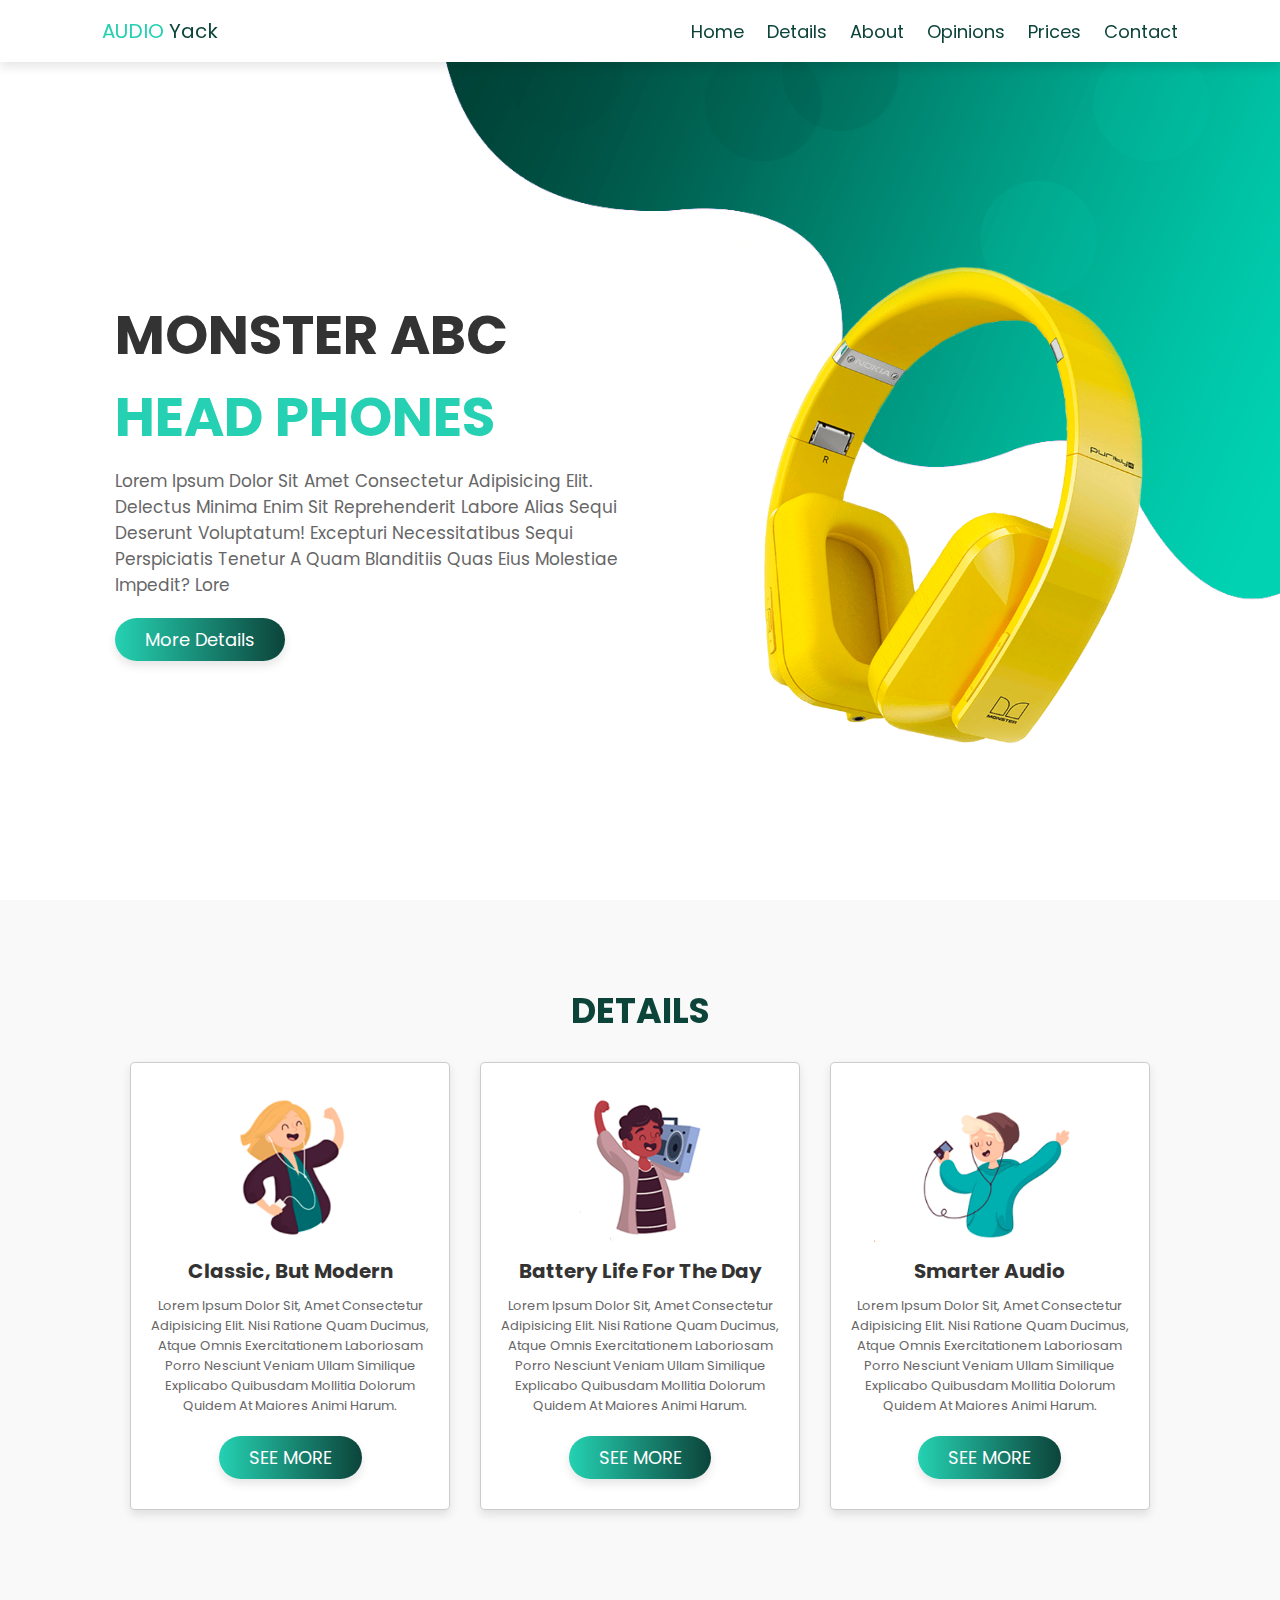
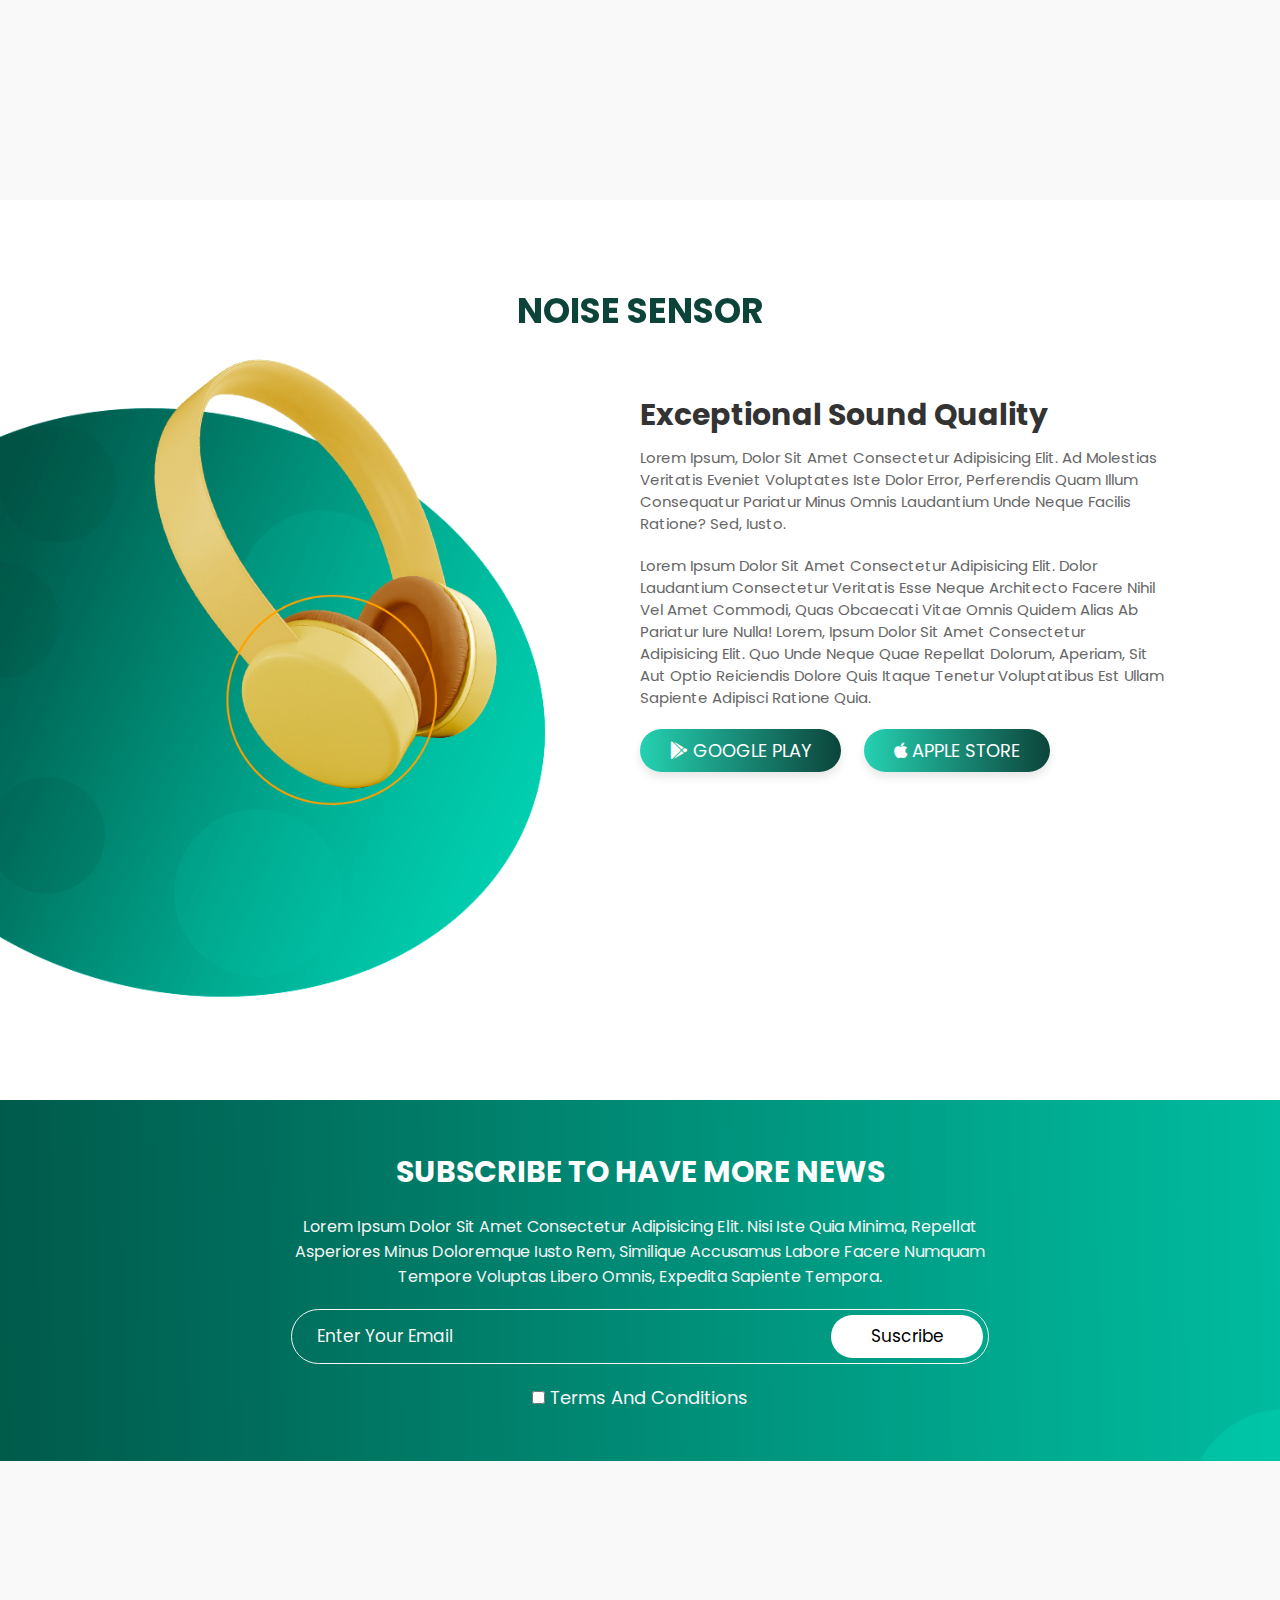
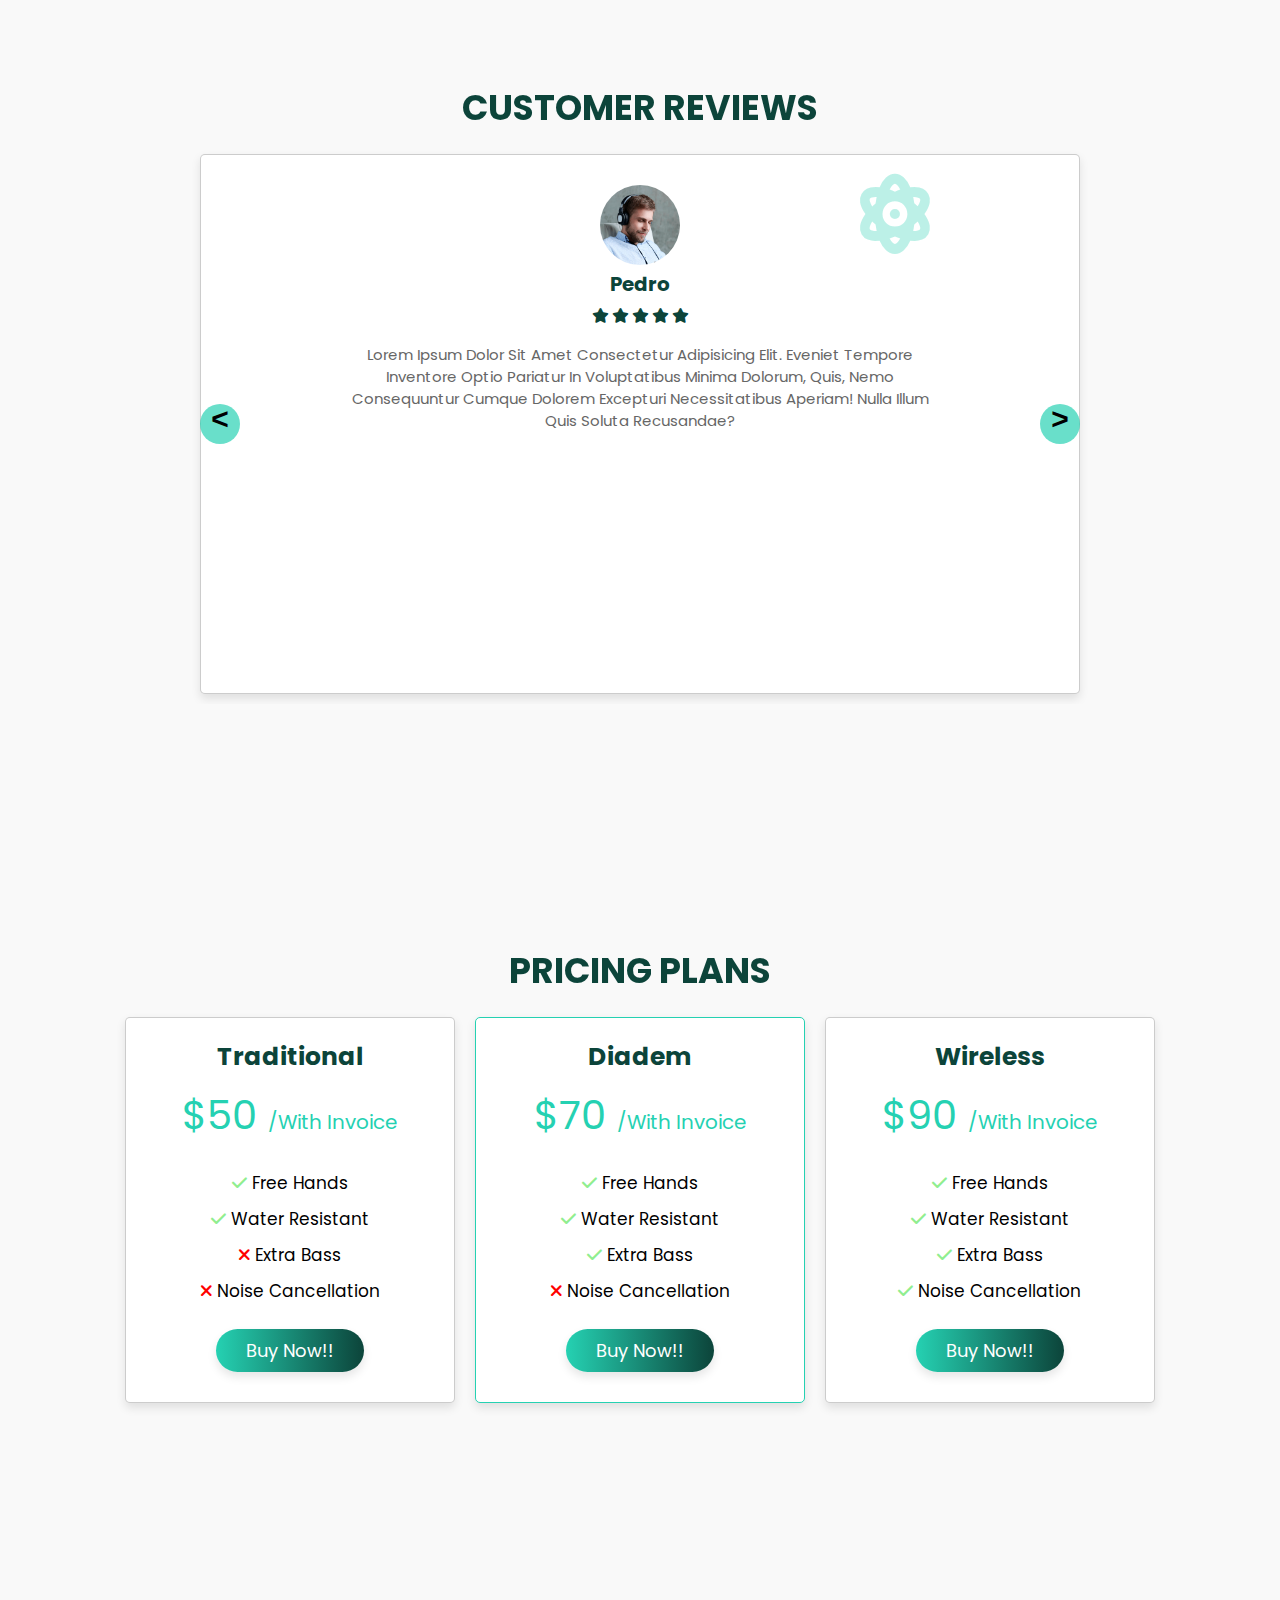
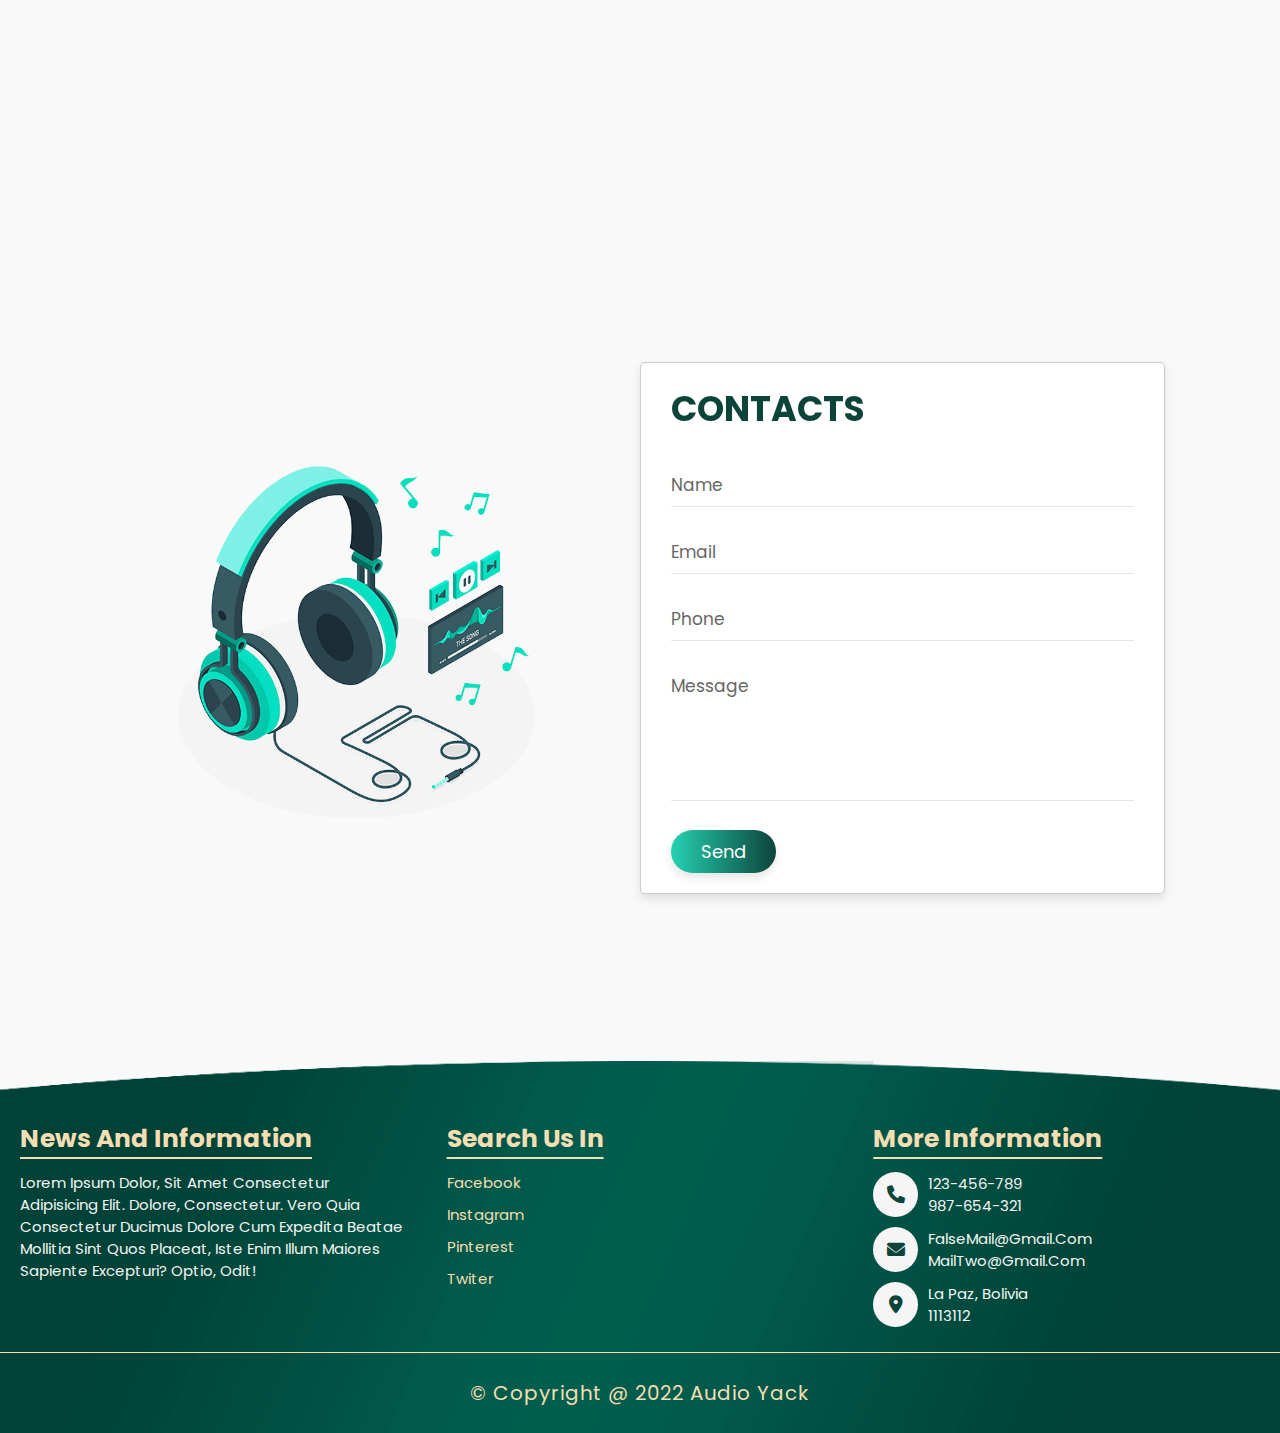
==== commit 4f128a42: "Slider customer reviews" ====
--- a/index.html
+++ b/index.html
@@ -30,244 +30,365 @@
             </nav>
         </div>
     </header>
-    <section class="inicio" id="inicio">
-        <div class="content">
-            <h3>MONSTER ABC <span>head phones</span></h3>
-            <p>Lorem ipsum dolor sit amet consectetur adipisicing elit. Delectus minima enim sit reprehenderit labore
-                alias sequi deserunt voluptatum! Excepturi necessitatibus sequi perspiciatis tenetur a quam blanditiis
-                quas eius molestiae impedit? lore</p>
-            <a href="#detalles" class="btn">More details</a>
-        </div>
-        <div class="image">
-            <img src="img/audifono.png" alt="">
-        </div>
-    </section>
-    <section class="detalles" id="detalles">
-        <h1 class="heading">DETAILS</h1>
-        <div class="caja-contenedor">
-            <div class="caja">
-                <img src="/img/icono1.png" alt="">
-                <h3>Classic, but modern</h3>
-                <p>Lorem ipsum dolor sit, amet consectetur adipisicing elit. Nisi ratione quam ducimus, atque omnis
-                    exercitationem laboriosam porro nesciunt veniam ullam similique explicabo quibusdam mollitia dolorum
-                    quidem at maiores animi harum.</p>
-                <a href="#" class="btn">SEE MORE</a>
+    <main>
+        <div class="cont__body">
+            <section class="inicio" id="inicio">
+                <div class="content">
+                    <h3>MONSTER ABC <span>head phones</span></h3>
+                    <p>Lorem ipsum dolor sit amet consectetur adipisicing elit. Delectus minima enim sit reprehenderit
+                        labore
+                        alias sequi deserunt voluptatum! Excepturi necessitatibus sequi perspiciatis tenetur a quam
+                        blanditiis
+                        quas eius molestiae impedit? lore</p>
+                    <a href="#detalles" class="btn">More details</a>
+                </div>
+                <div class="image">
+                    <img src="img/audifono.png" alt="">
+                </div>
+            </section>
+            <section class="detalles" id="detalles">
+                <h1 class="heading">DETAILS</h1>
+                <div class="caja-contenedor">
+                    <div class="caja">
+                        <img src="/img/icono1.png" alt="">
+                        <h3>Classic, but modern</h3>
+                        <p>Lorem ipsum dolor sit, amet consectetur adipisicing elit. Nisi ratione quam ducimus, atque
+                            omnis
+                            exercitationem laboriosam porro nesciunt veniam ullam similique explicabo quibusdam mollitia
+                            dolorum
+                            quidem at maiores animi harum.</p>
+                        <a href="#" class="btn">SEE MORE</a>
+                    </div>
+                    <div class="caja">
+                        <img src="/img/icono2.png" alt="">
+                        <h3>Battery life for the day</h3>
+                        <p>Lorem ipsum dolor sit, amet consectetur adipisicing elit. Nisi ratione quam ducimus, atque
+                            omnis
+                            exercitationem laboriosam porro nesciunt veniam ullam similique explicabo quibusdam mollitia
+                            dolorum
+                            quidem at maiores animi harum.</p>
+                        <a href="#" class="btn">SEE MORE</a>
+                    </div>
+                    <div class="caja">
+                        <img src="/img/icono3.png" alt="">
+                        <h3>Smarter audio</h3>
+                        <p>Lorem ipsum dolor sit, amet consectetur adipisicing elit. Nisi ratione quam ducimus, atque
+                            omnis
+                            exercitationem laboriosam porro nesciunt veniam ullam similique explicabo quibusdam mollitia
+                            dolorum
+                            quidem at maiores animi harum.</p>
+                        <a href="#" class="btn">SEE MORE</a>
+                    </div>
+                </div>
+            </section>
+            <section class="acerca_de" id="acerca_de">
+                <h1 class="heading">Noise Sensor</h1>
+                <div class="columna">
+                    <div class="image">
+                        <img src="/img/auriculares_2.png" alt="">
+                    </div>
+                    <div class="content">
+                        <h3>Exceptional sound quality</h3>
+                        <p>Lorem ipsum, dolor sit amet consectetur adipisicing elit. Ad molestias veritatis eveniet
+                            voluptates
+                            iste dolor error, perferendis quam illum consequatur pariatur minus omnis laudantium unde
+                            neque
+                            facilis ratione? Sed, iusto.</p>
+                        <p>Lorem ipsum dolor sit amet consectetur adipisicing elit. Dolor laudantium consectetur
+                            veritatis
+                            esse
+                            neque architecto facere nihil vel amet commodi, quas obcaecati vitae omnis quidem alias ab
+                            pariatur
+                            iure nulla! Lorem, ipsum dolor sit amet consectetur adipisicing elit. Quo unde neque quae
+                            repellat
+                            dolorum, aperiam, sit aut optio reiciendis dolore quis itaque tenetur voluptatibus est ullam
+                            sapiente adipisci ratione quia.</p>
+                        <div class="bottons">
+                            <a href="#" class="btn"><i class="fa-brands fa-google-play"></i> GOOGLE PLAY</a>
+                            <a href="#" class="btn"><i class="fa-brands fa-apple"></i> APPLE STORE</a>
+                        </div>
+                    </div>
+                </div>
+            </section>
+            <div class="suscribete">
+                <h3>SUBSCRIBE TO HAVE MORE NEWS</h3>
+                <p>Lorem ipsum dolor sit amet consectetur adipisicing elit. Nisi iste quia minima, repellat asperiores
+                    minus
+                    doloremque iusto rem, similique accusamus labore facere numquam tempore voluptas libero omnis,
+                    expedita
+                    sapiente tempora.</p>
+                <form action="" id="formI">
+                    <input type="email" placeholder="enter your email">
+                    <input type="submit" id="suscribe" value="suscribe">
+                </form>
+                <label>
+                    <input type="checkbox" id="activador">
+                    Terms and Conditions
+                </label>
             </div>
-            <div class="caja">
-                <img src="/img/icono2.png" alt="">
-                <h3>Battery life for the day</h3>
-                <p>Lorem ipsum dolor sit, amet consectetur adipisicing elit. Nisi ratione quam ducimus, atque omnis
-                    exercitationem laboriosam porro nesciunt veniam ullam similique explicabo quibusdam mollitia dolorum
-                    quidem at maiores animi harum.</p>
-                <a href="#" class="btn">SEE MORE</a>
-            </div>
-            <div class="caja">
-                <img src="/img/icono3.png" alt="">
-                <h3>Smarter audio</h3>
-                <p>Lorem ipsum dolor sit, amet consectetur adipisicing elit. Nisi ratione quam ducimus, atque omnis
-                    exercitationem laboriosam porro nesciunt veniam ullam similique explicabo quibusdam mollitia dolorum
-                    quidem at maiores animi harum.</p>
-                <a href="#" class="btn">SEE MORE</a>
+            <section class="opiniones" id="opiniones">
+                <h1 class="heading">Customer Reviews</h1>
+                <div class="caja-contenedor">
+                    <div class="container-slider">
+                        <div class="slider" id="slider">
+                            <div class="slider__section">
+                                <div class="caja__slider">
+                                    <div class="user">
+                                        <i class="fa-solid fa-atom"></i>
+                                        <img src="/img/user_1.png" alt="">
+                                        <h3>Pedro</h3>
+                                        <div class="stars">
+                                            <i class="fa-solid fa-star"></i>
+                                            <i class="fa-solid fa-star"></i>
+                                            <i class="fa-solid fa-star"></i>
+                                            <i class="fa-solid fa-star"></i>
+                                            <i class="fa-solid fa-star"></i>
+                                        </div>
+                                        <div class="comentarios">
+                                            Lorem ipsum dolor sit amet consectetur adipisicing elit. Eveniet tempore
+                                            inventore
+                                            optio
+                                            pariatur in voluptatibus minima dolorum, quis, nemo consequuntur cumque
+                                            dolorem
+                                            excepturi
+                                            necessitatibus aperiam! Nulla illum quis soluta recusandae?
+                                        </div>
+                                    </div>
+                                </div>
+                            </div>
+                            <div class="slider__section">
+                                <div class="caja__slider">
+                                    <div class="user">
+                                        <i class="fa-solid fa-atom"></i>
+                                        <img src="/img/user_2.png" alt="">
+                                        <h3>María</h3>
+                                        <div class="stars">
+                                            <i class="fa-solid fa-star"></i>
+                                            <i class="far fa-star"></i>
+                                            <i class="far fa-star"></i>
+                                            <i class="far fa-star"></i>
+                                            <i class="far fa-star"></i>
+                                        </div>
+                                        <div class="comentarios">
+                                            Lorem ipsum dolor sit amet consectetur adipisicing elit. Eveniet tempore
+                                            inventore
+                                            optio
+                                            pariatur in voluptatibus minima dolorum, quis, nemo consequuntur cumque
+                                            dolorem
+                                            excepturi
+                                            necessitatibus aperiam! Nulla illum quis soluta recusandae?
+                                        </div>
+                                    </div>
+                                </div>
+                            </div>
+                            <div class="slider__section">
+                                <div class="caja__slider">
+                                    <div class="user">
+                                        <i class="fa-solid fa-atom"></i>
+                                        <img src="/img/user_3.png" alt="">
+                                        <h3>David</h3>
+                                        <div class="stars">
+                                            <i class="fa-solid fa-star"></i>
+                                            <i class="fa-solid fa-star"></i>
+                                            <i class="fa-solid fa-star"></i>
+                                            <i class="far fa-star"></i>
+                                            <i class="far fa-star"></i>
+                                        </div>
+                                        <div class="comentarios">
+                                            Lorem ipsum dolor sit amet consectetur adipisicing elit. Eveniet tempore
+                                            inventore
+                                            optio
+                                            pariatur in voluptatibus minima dolorum, quis, nemo consequuntur cumque
+                                            dolorem
+                                            excepturi
+                                            necessitatibus aperiam! Nulla illum quis soluta recusandae?
+                                        </div>
+                                    </div>
+                                </div>
+                            </div>
+                            <div class="slider__section">
+                                <div class="caja__slider">
+                                    <div class="user">
+                                        <i class="fa-solid fa-atom"></i>
+                                        <img src="/img/user_5.jpg" alt="">
+                                        <h3>Melanie</h3>
+                                        <div class="stars">
+                                            <i class="fa-solid fa-star"></i>
+                                            <i class="fa-solid fa-star"></i>
+                                            <i class="fa-solid fa-star"></i>
+                                            <i class="far fa-star"></i>
+                                            <i class="far fa-star"></i>
+                                        </div>
+                                        <div class="comentarios">
+                                            Lorem ipsum dolor sit amet consectetur adipisicing elit. Eveniet tempore
+                                            inventore
+                                            optio
+                                            pariatur in voluptatibus minima dolorum, quis, nemo consequuntur cumque
+                                            dolorem
+                                            excepturi
+                                            necessitatibus aperiam! Nulla illum quis soluta recusandae?
+                                        </div>
+                                    </div>
+                                </div>
+                            </div>
+                            <div class="slider__section">
+                                <div class="caja__slider">
+                                    <div class="user">
+                                        <i class="fa-solid fa-atom"></i>
+                                        <img src="/img/user_4.jpg" alt="">
+                                        <h3>Juan</h3>
+                                        <div class="stars">
+                                            <i class="fa-solid fa-star"></i>
+                                            <i class="fa-solid fa-star"></i>
+                                            <i class="fa-solid fa-star"></i>
+                                            <i class="fa-solid fa-star"></i>
+                                            <i class="far fa-star"></i>
+                                        </div>
+                                        <div class="comentarios">
+                                            Lorem ipsum dolor sit amet consectetur adipisicing elit. Eveniet tempore
+                                            inventore
+                                            optio
+                                            pariatur in voluptatibus minima dolorum, quis, nemo consequuntur cumque
+                                            dolorem
+                                            excepturi
+                                            necessitatibus aperiam! Nulla illum quis soluta recusandae?
+                                        </div>
+                                    </div>
+                                </div>
+                            </div>
+                            <div class="slider__section">
+                                <div class="caja__slider">
+                                    <div class="user">
+                                        <i class="fa-solid fa-atom"></i>
+                                        <img src="/img/user_6.jpg" alt="">
+                                        <h3>Sylvia</h3>
+                                        <div class="stars">
+                                            <i class="fa-solid fa-star"></i>
+                                            <i class="fa-solid fa-star"></i>
+                                            <i class="fa-solid fa-star"></i>
+                                            <i class="fa-solid fa-star"></i>
+                                            <i class="fa-solid fa-star"></i>
+                                        </div>
+                                        <div class="comentarios">
+                                            Lorem ipsum dolor sit amet consectetur adipisicing elit. Eveniet tempore
+                                            inventore
+                                            optio
+                                            pariatur in voluptatibus minima dolorum, quis, nemo consequuntur cumque
+                                            dolorem
+                                            excepturi
+                                            necessitatibus aperiam! Nulla illum quis soluta recusandae?
+                                        </div>
+                                    </div>
+                                </div>
+                            </div>
+                        </div>
+                        <div class="slider__btn slider__btn--right" id="btn--right">&#62</div>
+                        <div class="slider__btn slider__btn--left" id="btn--left">&#60</div>
+                    </div>
+                </div>
+            </section>
+            <section class="precios" id="precios">
+                <h1 class="heading">Pricing Plans</h1>
+                <div class="caja-contenedor">
+                    <div class="caja">
+                        <h3 class="titulo">Traditional</h3>
+                        <div class="tipos">$50 <span>/with invoice</span></div>
+                        <ul>
+                            <li><i class="fa-solid fa-check"></i> Free Hands</li>
+                            <li><i class="fa-solid fa-check"></i> Water Resistant</li>
+                            <li><i class="fas fa-times"></i> Extra bass</li>
+                            <li><i class="fas fa-times"></i> Noise Cancellation</li>
+                        </ul>
+                        <a href="#" class="btn">Buy Now!!</a>
+                    </div>
+                    <div class="caja">
+                        <h3 class="titulo">Diadem</h3>
+                        <div class="tipos">$70 <span>/with invoice</span></div>
+                        <ul>
+                            <li><i class="fa-solid fa-check"></i> Free Hands</li>
+                            <li><i class="fa-solid fa-check"></i> Water Resistant</li>
+                            <li><i class="fa-solid fa-check"></i> Extra bass</li>
+                            <li><i class="fas fa-times"></i> Noise Cancellation</li>
+                        </ul>
+                        <a href="#" class="btn">Buy Now!!</a>
+                    </div>
+                    <div class="caja">
+                        <h3 class="titulo">wireless</h3>
+                        <div class="tipos">$90 <span>/with invoice</span></div>
+                        <ul>
+                            <li><i class="fa-solid fa-check"></i> Free Hands</li>
+                            <li><i class="fa-solid fa-check"></i> Water Resistant</li>
+                            <li><i class="fa-solid fa-check"></i> Extra bass</li>
+                            <li><i class="fa-solid fa-check"></i> Noise Cancellation</li>
+                        </ul>
+                        <a href="#" class="btn">Buy Now!!</a>
+                    </div>
+                </div>
+            </section>
+            <section class="contactos" id="contactos">
+                <div class="image">
+                    <img src="/img/form_img.png" alt="">
+                </div>
+                <form action="">
+                    <h1 class="heading">Contacts</h1>
+                    <div class="inputcaja">
+                        <input type="text" required>
+                        <label for="">Name</label>
+                    </div>
+                    <div class="inputcaja">
+                        <input type="email" required>
+                        <label for="">Email</label>
+                    </div>
+                    <div class="inputcaja">
+                        <input type="tel" required>
+                        <label for="">Phone</label>
+                    </div>
+                    <div class="inputcaja">
+                        <textarea required name="" id="" cols="30" rows="10"></textarea>
+                        <label for="">Message</label>
+                    </div>
+                    <input type="submit" class="btn" value="Send" id="btn_send">
+                </form>
+            </section>
+            <div class="footer">
+                <div class="caja-contenedor">
+                    <div class="caja">
+                        <h3>news and information</h3>
+                        <p>Lorem ipsum dolor, sit amet consectetur adipisicing elit. Dolore, consectetur. Vero quia
+                            consectetur
+                            ducimus dolore cum expedita beatae mollitia sint quos placeat, iste enim illum maiores
+                            sapiente
+                            excepturi? Optio, odit!</p>
+                    </div>
+                    <div class="caja">
+                        <h3>Search us in</h3>
+                        <a href="#">Facebook</a>
+                        <a href="#">Instagram</a>
+                        <a href="#">Pinterest</a>
+                        <a href="#">Twiter</a>
+                    </div>
+                    <div class="caja">
+                        <h3>More information</h3>
+                        <div class="info">
+                            <i class="fas fa-phone"></i>
+                            <p>123-456-789 <br>987-654-321</p>
+                        </div>
+                        <div class="info">
+                            <i class="fas fa-envelope"></i>
+                            <p>falseMail@gmail.com <br>mailTwo@gmail.com</p>
+                        </div>
+                        <div class="info">
+                            <i class="fa-solid fa-location-dot"></i>
+                            <p>La Paz, Bolivia <br>1113112</p>
+                        </div>
+                    </div>
+                </div>
+                <h1 class="creditos">
+                    &copy copyright @ 2022 Audio Yack
+                </h1>
             </div>
         </div>
-    </section>
-    <section class="acerca_de" id="acerca_de">
-        <h1 class="heading">Noise Sensor</h1>
-        <div class="columna">
-            <div class="image">
-                <img src="/img/auriculares_2.png" alt="">
-            </div>
-            <div class="content">
-                <h3>Exceptional sound quality</h3>
-                <p>Lorem ipsum, dolor sit amet consectetur adipisicing elit. Ad molestias veritatis eveniet voluptates
-                    iste dolor error, perferendis quam illum consequatur pariatur minus omnis laudantium unde neque
-                    facilis ratione? Sed, iusto.</p>
-                <p>Lorem ipsum dolor sit amet consectetur adipisicing elit. Dolor laudantium consectetur veritatis esse
-                    neque architecto facere nihil vel amet commodi, quas obcaecati vitae omnis quidem alias ab pariatur
-                    iure nulla! Lorem, ipsum dolor sit amet consectetur adipisicing elit. Quo unde neque quae repellat
-                    dolorum, aperiam, sit aut optio reiciendis dolore quis itaque tenetur voluptatibus est ullam
-                    sapiente adipisci ratione quia.</p>
-                <div class="bottons">
-                    <a href="#" class="btn"><i class="fa-brands fa-google-play"></i> GOOGLE PLAY</a>
-                    <a href="#" class="btn"><i class="fa-brands fa-apple"></i> APPLE STORE</a>
-                </div>
-            </div>
-        </div>
-    </section>
-    <div class="suscribete">
-        <h3>SUBSCRIBE TO HAVE MORE NEWS</h3>
-        <p>Lorem ipsum dolor sit amet consectetur adipisicing elit. Nisi iste quia minima, repellat asperiores minus
-            doloremque iusto rem, similique accusamus labore facere numquam tempore voluptas libero omnis, expedita
-            sapiente tempora.</p>
-        <form action="" id="formI">
-            <input type="email" placeholder="enter your email">
-            <input type="submit" id="suscribe" value="suscribe">
-        </form>
-        <label>
-            <input type="checkbox" id="activador">
-            Terms and Conditions
-        </label>
-    </div>
-    <section class="opiniones" id="opiniones">
-        <h1 class="heading">Customer Reviews</h1>
-        <div class="caja-contenedor">
-            <div class="caja">
-                <i class="fa-solid fa-atom"></i>
-                <div class="user">
-                    <img src="/img/user_1.png" alt="">
-                    <h3>Pedro</h3>
-                    <div class="stars">
-                        <i class="fa-solid fa-star"></i>
-                        <i class="fa-solid fa-star"></i>
-                        <i class="fa-solid fa-star"></i>
-                        <i class="fa-solid fa-star"></i>
-                        <i class="fa-solid fa-star"></i>
-                    </div>
-                    <div class="comentarios">
-                        Lorem ipsum dolor sit amet consectetur adipisicing elit. Eveniet tempore inventore optio
-                        pariatur in voluptatibus minima dolorum, quis, nemo consequuntur cumque dolorem excepturi
-                        necessitatibus aperiam! Nulla illum quis soluta recusandae?
-                    </div>
-                </div>
-            </div>
-            <div class="caja">
-                <i class="fa-solid fa-atom"></i>
-                <div class="user">
-                    <img src="/img/user_2.png" alt="">
-                    <h3>María</h3>
-                    <div class="stars">
-                        <i class="fa-solid fa-star"></i>
-                        <i class="far fa-star"></i>
-                        <i class="far fa-star"></i>
-                        <i class="far fa-star"></i>
-                        <i class="far fa-star"></i>
-                    </div>
-                    <div class="comentarios">
-                        Lorem ipsum dolor sit amet consectetur adipisicing elit. Eveniet tempore inventore optio
-                        pariatur in voluptatibus minima dolorum, quis, nemo consequuntur cumque dolorem excepturi
-                        necessitatibus aperiam! Nulla illum quis soluta recusandae?
-                    </div>
-                </div>
-            </div>
-            <div class="caja">
-                <i class="fa-solid fa-atom"></i>
-                <div class="user">
-                    <img src="/img/user_3.png" alt="">
-                    <h3>David</h3>
-                    <div class="stars">
-                        <i class="fa-solid fa-star"></i>
-                        <i class="fa-solid fa-star"></i>
-                        <i class="fa-solid fa-star"></i>
-                        <i class="far fa-star"></i>
-                        <i class="far fa-star"></i>
-                    </div>
-                    <div class="comentarios">
-                        Lorem ipsum dolor sit amet consectetur adipisicing elit. Eveniet tempore inventore optio
-                        pariatur in voluptatibus minima dolorum, quis, nemo consequuntur cumque dolorem excepturi
-                        necessitatibus aperiam! Nulla illum quis soluta recusandae?
-                    </div>
-                </div>
-            </div>
-        </div>
-    </section>
-    <section class="precios" id="precios">
-        <h1 class="heading">Pricing Plans</h1>
-        <div class="caja-contenedor">
-            <div class="caja">
-                <h3 class="titulo">Traditional</h3>
-                <div class="tipos">$50 <span>/with invoice</span></div>
-                <ul>
-                    <li><i class="fa-solid fa-check"></i> Free Hands</li>
-                    <li><i class="fa-solid fa-check"></i> Water Resistant</li>
-                    <li><i class="fas fa-times"></i> Extra bass</li>
-                    <li><i class="fas fa-times"></i> Noise Cancellation</li>
-                </ul>
-                <a href="#" class="btn">Buy Now!!</a>
-            </div>
-            <div class="caja">
-                <h3 class="titulo">Diadem</h3>
-                <div class="tipos">$70 <span>/with invoice</span></div>
-                <ul>
-                    <li><i class="fa-solid fa-check"></i> Free Hands</li>
-                    <li><i class="fa-solid fa-check"></i> Water Resistant</li>
-                    <li><i class="fa-solid fa-check"></i> Extra bass</li>
-                    <li><i class="fas fa-times"></i> Noise Cancellation</li>
-                </ul>
-                <a href="#" class="btn">Buy Now!!</a>
-            </div>
-            <div class="caja">
-                <h3 class="titulo">wireless</h3>
-                <div class="tipos">$90 <span>/with invoice</span></div>
-                <ul>
-                    <li><i class="fa-solid fa-check"></i> Free Hands</li>
-                    <li><i class="fa-solid fa-check"></i> Water Resistant</li>
-                    <li><i class="fa-solid fa-check"></i> Extra bass</li>
-                    <li><i class="fa-solid fa-check"></i> Noise Cancellation</li>
-                </ul>
-                <a href="#" class="btn">Buy Now!!</a>
-            </div>
-        </div>
-    </section>
-    <section class="contactos" id="contactos">
-        <div class="image">
-            <img src="/img/form_img.png" alt="">
-        </div>
-        <form action="">
-            <h1 class="heading">Contacts</h1>
-            <div class="inputcaja">
-                <input type="text" required>
-                <label for="">Name</label>
-            </div>
-            <div class="inputcaja">
-                <input type="email" required>
-                <label for="">Email</label>
-            </div>
-            <div class="inputcaja">
-                <input type="tel" required>
-                <label for="">Phone</label>
-            </div>
-            <div class="inputcaja">
-                <textarea required name="" id="" cols="30" rows="10"></textarea>
-                <label for="">Message</label>
-            </div>
-            <input type="submit" class="btn" value="Send">
-        </form>
-    </section>
-    <div class="footer">
-        <div class="caja-contenedor">
-            <div class="caja">
-                <h3>news and information</h3>
-                <p>Lorem ipsum dolor, sit amet consectetur adipisicing elit. Dolore, consectetur. Vero quia consectetur
-                    ducimus dolore cum expedita beatae mollitia sint quos placeat, iste enim illum maiores sapiente
-                    excepturi? Optio, odit!</p>
-            </div>
-            <div class="caja">
-                <h3>Search us in</h3>
-                <a href="#">Facebook</a>
-                <a href="#">Instagram</a>
-                <a href="#">Pinterest</a>
-                <a href="#">Twiter</a>
-            </div>
-            <div class="caja">
-                <h3>More information</h3>
-                <div class="info">
-                    <i class="fas fa-phone"></i>
-                    <p>123-456-789 <br>987-654-321</p>
-                </div>
-                <div class="info">
-                    <i class="fas fa-envelope"></i>
-                    <p>falseMail@gmail.com <br>mailTwo@gmail.com</p>
-                </div>
-                <div class="info">
-                    <i class="fa-solid fa-location-dot"></i>
-                    <p>La Paz, Bolivia <br>1113112</p>
-                </div>
-            </div>
-        </div>
-        <h1 class="creditos">
-            &copy copyright @ 2022 Audio Yack
-        </h1>
-    </div>
+    </main>
     <script src="/index.js"></script>
 </body>
 
--- a/style.css
+++ b/style.css
@@ -164,6 +164,55 @@
     flex-wrap: wrap;
 }
 
+.container-slider {
+    width: 900px;
+    margin: auto;
+    overflow: hidden;
+    position: relative;
+}
+
+.slider {
+    display: flex;
+    width: 600%;
+    margin-left: -100%;
+}
+
+.slider__section {
+    width: 100%;
+    display: flex;
+    justify-content: center;
+}
+
+.slider__btn {
+    position: absolute;
+    width: 40px;
+    height: 40px;
+    background-color: #25d1b2b0;
+    top: 50%;
+    transform: translateY(-50%);
+    font-size: 30px;
+    font-weight: bold;
+    font-family: monospace;
+    text-align: center;
+    border-radius: 50%;
+    cursor: pointer;
+}
+
+.slider__btn:hover {
+    background-color: #25d1b2;
+    width: 43px;
+    height: 43px;
+    font-size: 33px;
+}
+
+.slider__btn--right {
+    right: 10px;
+}
+
+.slider__btn--left {
+    left: 10px;
+}
+
 .detalles .caja-contenedor .caja {
     flex: 1 1 30rem;
     background: #ffffff;
@@ -297,6 +346,14 @@
     font-size: 1.8rem;
 }
 
+.opiniones {
+    display: flex;
+    flex-direction: column;
+    justify-content: center;
+
+    margin: 50px auto;
+}
+
 .opiniones .caja-contenedor {
     display: flex;
     align-items: center;
@@ -304,7 +361,9 @@
     flex-wrap: wrap;
 }
 
-.opiniones .caja-contenedor .caja {
+.opiniones .caja-contenedor .caja__slider {
+    display: flex;
+    justify-content: center;
     background: #ffffff;
     margin: 1rem;
     padding: 1rem;
@@ -314,18 +373,24 @@
     box-shadow: 0 .5rem 1rem rgba(0, 0, 0, .1);
     flex: 1 1 30rem;
     border-radius: .5rem;
-}
-
-.opiniones .caja-contenedor .caja .fa-atom {
+    height: 60vh;
+}
+
+.opiniones .caja-contenedor .caja__slider .user {
+    position: relative;
+    width: 70%;
+}
+
+.opiniones .caja-contenedor .caja__slider .fa-atom {
     position: absolute;
     top: 1rem;
-    right: 2rem;
+    right: .5rem;
     font-size: 8rem;
     color: var(--limon);
     opacity: .3;
 }
 
-.opiniones .caja-contenedor .caja .user img {
+.opiniones .caja-contenedor .caja__slider .user img {
     border-radius: 50%;
     object-fit: cover;
     height: 8rem;
@@ -333,18 +398,18 @@
     margin-top: 2rem;
 }
 
-.opiniones .caja-contenedor .caja .user h3 {
+.opiniones .caja-contenedor .caja__slider .user h3 {
     color: var(--verde);
     font-size: 2rem;
 }
 
-.opiniones .caja-contenedor .caja .user .stars i {
+.opiniones .caja-contenedor .caja__slider .user .stars i {
     color: var(--verde);
     font-size: 1.5rem;
     padding: 1rem 0;
 }
 
-.opiniones .caja-contenedor .caja .comentarios {
+.opiniones .caja-contenedor .caja__slider .comentarios {
     color: #666666;
     font-size: 1.5rem;
     padding: 1rem;
@@ -558,15 +623,32 @@
     text-align: center;
 }
 
-@media(max-width:1200px) {
+@media(min-width: 2500px) {
     html {
-        font-size: 55%;
-    }
-}
-
-@media(max-width:990px) {
+        font-size: 100%;
+    }
+
+    header {
+        width: 100%;
+        display: flex;
+        justify-content: space-around;
+    }
+
+    main {
+        width: 100%;
+        display: flex;
+        justify-content: center;
+        align-items: center;
+        flex-direction: column;
+    }
+
+    .cont__body {
+        width: 1800px;
+    }
+
     section {
-        padding: 0 3%;
+        min-height: 50vh;
+        padding: 0 9%;
         padding-top: 7.5rem;
         padding-bottom: 2rem;
     }
@@ -633,11 +715,6 @@
         margin: 2rem 0;
     }
 
-
-    /*
-    content: '\f00d';
-    */
-
     .inicio {
         flex-flow: column-reverse;
     }
@@ -660,6 +737,11 @@
 
     .suscribete p {
         width: auto;
+    }
+
+    .opiniones .caja-contenedor .caja__slider .fa-atom {
+        top: 2rem;
+        font-size: 5rem;
     }
 }
 
@@ -676,8 +758,4 @@
     .acerca_de .columna .content .bottons a:last-child {
         margin: 1rem 0;
     }
-}
-
-.contenido {
-    background-image: radial-gradient(circle at 50% -20.71%, #00ffff 0, #21e0ff 25%, #3cb5f2 50%, #408cbb 75%, #3b6788 100%);
 }